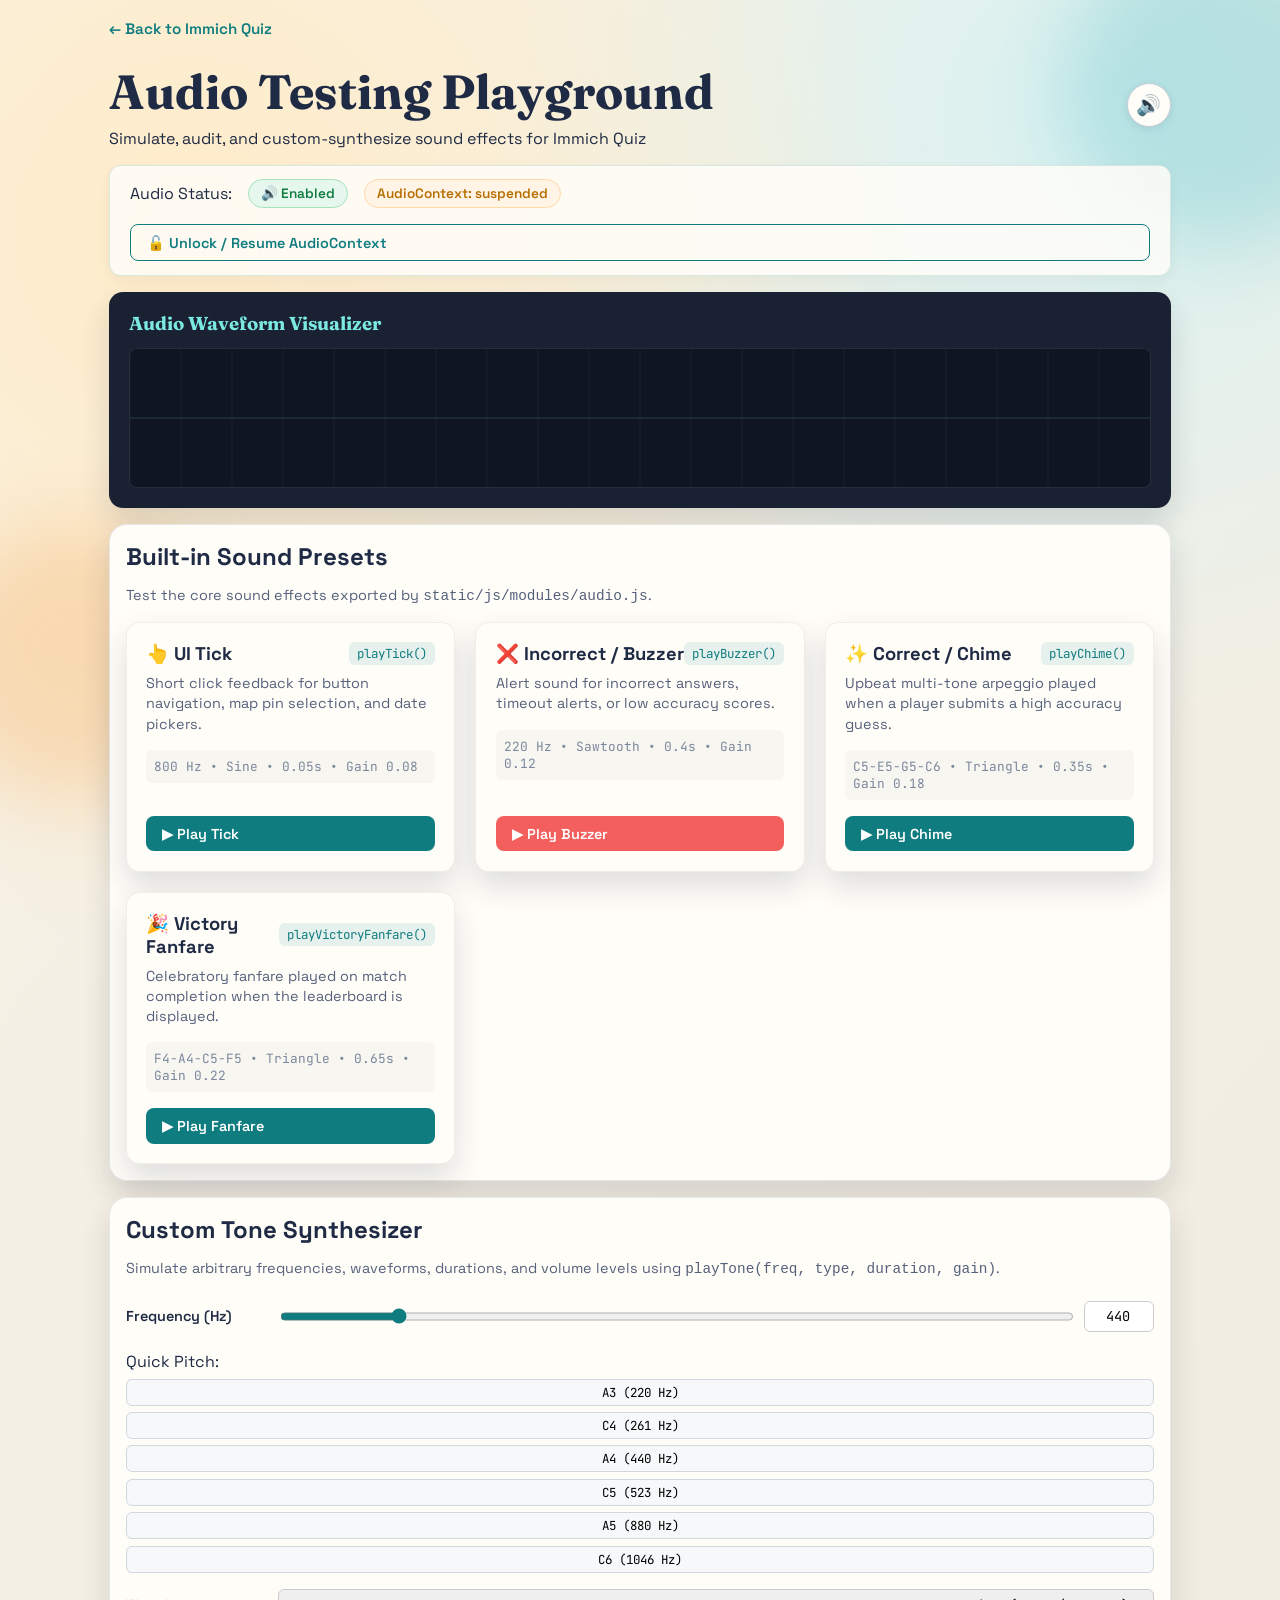
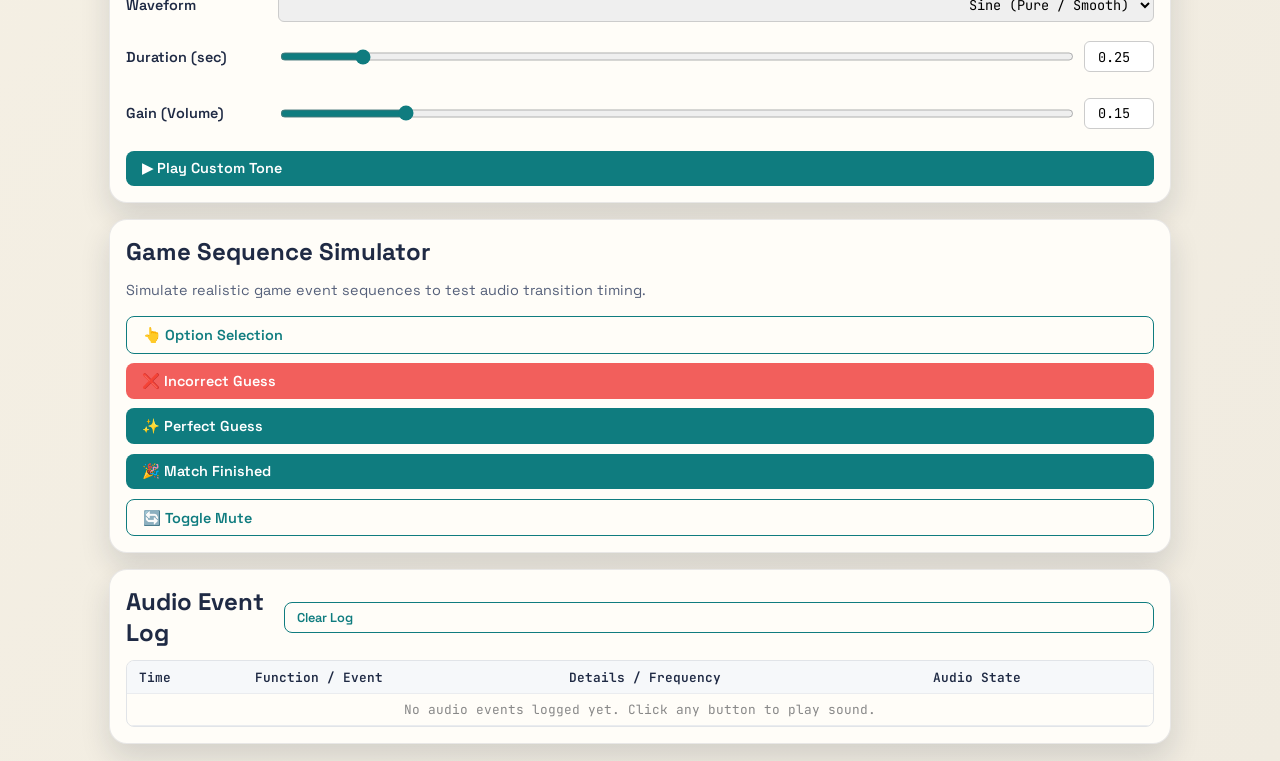
==== static/audio-playground.html @ 91ff2f75 "Add interactive playground to test sound effects" ====
<!DOCTYPE html>
<html lang="en">
<head>
  <meta charset="UTF-8" />
  <meta name="viewport" content="width=device-width, initial-scale=1.0" />
  <title>Audio Testing Playground — Immich Quiz</title>
  <link rel="preconnect" href="https://fonts.googleapis.com" />
  <link rel="preconnect" href="https://fonts.gstatic.com" crossorigin />
  <link
    href="https://fonts.googleapis.com/css2?family=Space+Grotesk:wght@400;500;700&family=Fraunces:opsz,wght@9..144,600&family=JetBrains+Mono:wght@400;500&display=swap"
    rel="stylesheet" />
  <link rel="icon" type="image/svg+xml" href="/static/favicon.svg" />
  <link rel="stylesheet" href="/static/css/style.css" />
  <style>
    .playground-grid {
      display: grid;
      grid-template-columns: repeat(auto-fit, minmax(320px, 1fr));
      gap: 1.25rem;
      margin-top: 1rem;
    }
    
    .status-bar {
      display: flex;
      align-items: center;
      justify-content: space-between;
      flex-wrap: wrap;
      gap: 1rem;
      background: rgba(255, 253, 248, 0.85);
      backdrop-filter: blur(8px);
      padding: 0.85rem 1.25rem;
      border-radius: 12px;
      border: 1px solid rgba(15, 124, 127, 0.15);
      box-shadow: 0 4px 12px rgba(0, 0, 0, 0.05);
    }
    
    .status-items {
      display: flex;
      align-items: center;
      gap: 1rem;
      flex-wrap: wrap;
    }
    
    .badge {
      display: inline-flex;
      align-items: center;
      gap: 0.4rem;
      padding: 0.3rem 0.75rem;
      border-radius: 20px;
      font-size: 0.85rem;
      font-weight: 600;
    }
    
    .badge-running {
      background: #e6f7ed;
      color: #107c41;
      border: 1px solid #a3e2bb;
    }
    
    .badge-suspended {
      background: #fff4e5;
      color: #b76e00;
      border: 1px solid #ffd8a8;
    }
    
    .badge-muted {
      background: #ffebe9;
      color: #c5221f;
      border: 1px solid #f8b4b1;
    }
    
    .preset-card {
      display: flex;
      flex-direction: column;
      justify-content: space-between;
      padding: 1.2rem;
      border-radius: 14px;
      background: var(--card);
      border: 1px solid rgba(0,0,0,0.06);
      box-shadow: var(--shadow);
      transition: transform 0.2s ease, box-shadow 0.2s ease;
    }
    
    .preset-card:hover {
      transform: translateY(-2px);
      box-shadow: 0 18px 36px rgba(23, 32, 58, 0.18);
    }
    
    .preset-header {
      display: flex;
      align-items: center;
      justify-content: space-between;
      margin-bottom: 0.5rem;
    }
    
    .preset-title {
      font-weight: 700;
      font-size: 1.15rem;
      margin: 0;
      color: var(--ink);
    }
    
    .preset-badge {
      font-family: "JetBrains Mono", monospace;
      font-size: 0.78rem;
      background: rgba(15, 124, 127, 0.1);
      color: var(--accent);
      padding: 0.2rem 0.5rem;
      border-radius: 6px;
    }
    
    .preset-desc {
      font-size: 0.9rem;
      color: #55607a;
      margin: 0.4rem 0 1rem 0;
      line-height: 1.4;
    }
    
    .preset-meta {
      font-family: "JetBrains Mono", monospace;
      font-size: 0.8rem;
      color: #7b879d;
      margin-bottom: 1rem;
      background: #f8f6f0;
      padding: 0.5rem;
      border-radius: 6px;
    }

    .synth-control-group {
      display: grid;
      grid-template-columns: 140px 1fr 70px;
      align-items: center;
      gap: 0.75rem;
      margin-bottom: 0.85rem;
    }
    
    .synth-control-group label {
      font-weight: 600;
      font-size: 0.9rem;
      margin: 0;
    }

    .synth-control-group input[type="range"] {
      width: 100%;
      accent-color: var(--accent);
      cursor: pointer;
    }

    .synth-control-group input[type="number"], .synth-control-group select {
      padding: 0.35rem 0.5rem;
      border-radius: 6px;
      border: 1px solid #ccc;
      font-family: "JetBrains Mono", monospace;
      font-size: 0.85rem;
      text-align: right;
    }

    .pitch-presets {
      display: flex;
      flex-wrap: wrap;
      gap: 0.4rem;
      margin-bottom: 1rem;
    }

    .pitch-btn {
      padding: 0.25rem 0.55rem;
      border-radius: 6px;
      border: 1px solid #d0d7de;
      background: #f6f8fa;
      font-family: "JetBrains Mono", monospace;
      font-size: 0.78rem;
      cursor: pointer;
      transition: background 0.15s ease;
    }

    .pitch-btn:hover {
      background: #e1e4e8;
      border-color: var(--accent);
      color: var(--accent);
    }

    .visualizer-card {
      background: #192132;
      color: #fff;
      border-radius: 14px;
      padding: 1.25rem;
      box-shadow: var(--shadow);
    }

    .visualizer-card h3 {
      margin-top: 0;
      margin-bottom: 0.8rem;
      font-family: "Fraunces", serif;
      color: #7ce8e2;
    }

    .visualizer-canvas {
      width: 100%;
      height: 140px;
      background: #0f1522;
      border-radius: 8px;
      display: block;
      border: 1px solid rgba(255,255,255,0.1);
    }

    .sim-buttons {
      display: flex;
      flex-wrap: wrap;
      gap: 0.6rem;
      margin-top: 0.5rem;
    }

    .btn-sim {
      padding: 0.55rem 1rem;
      border-radius: 8px;
      border: none;
      background: var(--accent);
      color: white;
      font-weight: 600;
      font-size: 0.9rem;
      cursor: pointer;
      display: inline-flex;
      align-items: center;
      gap: 0.4rem;
      transition: transform 0.15s ease, background 0.15s ease;
    }

    .btn-sim:hover {
      background: #0b5e60;
      transform: translateY(-1px);
    }

    .btn-sim-alt {
      background: var(--accent-2);
    }

    .btn-sim-alt:hover {
      background: #d44340;
    }

    .btn-sim-outline {
      background: transparent;
      border: 1px solid var(--accent);
      color: var(--accent);
    }

    .btn-sim-outline:hover {
      background: rgba(15, 124, 127, 0.08);
    }

    .log-table-wrap {
      max-height: 220px;
      overflow-y: auto;
      border: 1px solid #e1e4e8;
      border-radius: 8px;
      margin-top: 0.75rem;
    }

    .log-table {
      width: 100%;
      border-collapse: collapse;
      font-family: "JetBrains Mono", monospace;
      font-size: 0.8rem;
    }

    .log-table th, .log-table td {
      padding: 0.45rem 0.75rem;
      text-align: left;
      border-bottom: 1px solid #eaecef;
    }

    .log-table th {
      background: #f6f8fa;
      position: sticky;
      top: 0;
      font-weight: 600;
      color: var(--ink);
    }

    .log-table tr:nth-child(even) {
      background: #fafbfc;
    }

    .nav-back {
      display: inline-flex;
      align-items: center;
      gap: 0.4rem;
      color: var(--accent);
      text-decoration: none;
      font-weight: 600;
      font-size: 0.95rem;
      margin-bottom: 0.5rem;
    }

    .nav-back:hover {
      text-decoration: underline;
    }
  </style>
</head>
<body>
  <div class="bg-shape bg-1"></div>
  <div class="bg-shape bg-2"></div>

  <main class="app-shell">
    <a href="/" class="nav-back">← Back to Immich Quiz</a>
    
    <header class="app-header">
      <div class="header-main">
        <h1>Audio Testing Playground</h1>
        <p>Simulate, audit, and custom-synthesize sound effects for Immich Quiz</p>
      </div>
      <button type="button" id="audio-toggle-btn" class="audio-toggle-btn" title="Toggle Sound Effects" aria-label="Toggle Sound Effects">
        <span id="audio-icon">🔊</span>
      </button>
    </header>

    <!-- Audio Context & System Status Bar -->
    <div class="status-bar">
      <div class="status-items">
        <span>Audio Status:</span>
        <span id="audio-enabled-badge" class="badge badge-running">🔊 Enabled</span>
        <span id="audio-ctx-badge" class="badge badge-suspended">AudioContext: Suspended</span>
      </div>
      <button type="button" id="unlock-audio-btn" class="btn-sim btn-sim-outline">
        🔓 Unlock / Resume AudioContext
      </button>
    </div>

    <!-- Real-time Visualizer Canvas -->
    <section class="visualizer-card">
      <h3>Audio Waveform Visualizer</h3>
      <canvas id="visualizer-canvas" class="visualizer-canvas" width="800" height="140"></canvas>
    </section>

    <!-- Preset Sounds Grid -->
    <section class="card">
      <h2>Built-in Sound Presets</h2>
      <p class="preset-desc">Test the core sound effects exported by <code>static/js/modules/audio.js</code>.</p>

      <div class="playground-grid">
        <!-- Tick -->
        <div class="preset-card">
          <div>
            <div class="preset-header">
              <h3 class="preset-title">👆 UI Tick</h3>
              <span class="preset-badge">playTick()</span>
            </div>
            <p class="preset-desc">Short click feedback for button navigation, map pin selection, and date pickers.</p>
            <div class="preset-meta">800 Hz • Sine • 0.05s • Gain 0.08</div>
          </div>
          <button type="button" id="play-tick-btn" class="btn-sim">▶ Play Tick</button>
        </div>

        <!-- Buzzer -->
        <div class="preset-card">
          <div>
            <div class="preset-header">
              <h3 class="preset-title">❌ Incorrect / Buzzer</h3>
              <span class="preset-badge">playBuzzer()</span>
            </div>
            <p class="preset-desc">Alert sound for incorrect answers, timeout alerts, or low accuracy scores.</p>
            <div class="preset-meta">220 Hz • Sawtooth • 0.4s • Gain 0.12</div>
          </div>
          <button type="button" id="play-buzzer-btn" class="btn-sim btn-sim-alt">▶ Play Buzzer</button>
        </div>

        <!-- Chime -->
        <div class="preset-card">
          <div>
            <div class="preset-header">
              <h3 class="preset-title">✨ Correct / Chime</h3>
              <span class="preset-badge">playChime()</span>
            </div>
            <p class="preset-desc">Upbeat multi-tone arpeggio played when a player submits a high accuracy guess.</p>
            <div class="preset-meta">C5-E5-G5-C6 • Triangle • 0.35s • Gain 0.18</div>
          </div>
          <button type="button" id="play-chime-btn" class="btn-sim">▶ Play Chime</button>
        </div>

        <!-- Fanfare -->
        <div class="preset-card">
          <div>
            <div class="preset-header">
              <h3 class="preset-title">🎉 Victory Fanfare</h3>
              <span class="preset-badge">playVictoryFanfare()</span>
            </div>
            <p class="preset-desc">Celebratory fanfare played on match completion when the leaderboard is displayed.</p>
            <div class="preset-meta">F4-A4-C5-F5 • Triangle • 0.65s • Gain 0.22</div>
          </div>
          <button type="button" id="play-fanfare-btn" class="btn-sim">▶ Play Fanfare</button>
        </div>
      </div>
    </section>

    <!-- Custom Synthesizer Controls -->
    <section class="card">
      <h2>Custom Tone Synthesizer</h2>
      <p class="preset-desc">Simulate arbitrary frequencies, waveforms, durations, and volume levels using <code>playTone(freq, type, duration, gain)</code>.</p>

      <div class="synth-control-group">
        <label for="synth-freq">Frequency (Hz)</label>
        <input type="range" id="synth-freq" min="50" max="3000" step="5" value="440" />
        <input type="number" id="synth-freq-num" min="50" max="4000" value="440" />
      </div>

      <div class="pitch-presets">
        <span>Quick Pitch:</span>
        <button type="button" class="pitch-btn" data-freq="220">A3 (220 Hz)</button>
        <button type="button" class="pitch-btn" data-freq="261.63">C4 (261 Hz)</button>
        <button type="button" class="pitch-btn" data-freq="440">A4 (440 Hz)</button>
        <button type="button" class="pitch-btn" data-freq="523.25">C5 (523 Hz)</button>
        <button type="button" class="pitch-btn" data-freq="880">A5 (880 Hz)</button>
        <button type="button" class="pitch-btn" data-freq="1046.5">C6 (1046 Hz)</button>
      </div>

      <div class="synth-control-group">
        <label for="synth-type">Waveform</label>
        <select id="synth-type" style="grid-column: span 2;">
          <option value="sine" selected>Sine (Pure / Smooth)</option>
          <option value="triangle">Triangle (Soft / Flute-like)</option>
          <option value="square">Square (Retro 8-bit)</option>
          <option value="sawtooth">Sawtooth (Buzzer / Harsh)</option>
        </select>
      </div>

      <div class="synth-control-group">
        <label for="synth-duration">Duration (sec)</label>
        <input type="range" id="synth-duration" min="0.01" max="3.0" step="0.05" value="0.25" />
        <input type="number" id="synth-duration-num" min="0.01" max="5.0" step="0.05" value="0.25" />
      </div>

      <div class="synth-control-group">
        <label for="synth-gain">Gain (Volume)</label>
        <input type="range" id="synth-gain" min="0.01" max="1.0" step="0.01" value="0.15" />
        <input type="number" id="synth-gain-num" min="0.01" max="1.0" step="0.01" value="0.15" />
      </div>

      <div style="margin-top: 1rem;">
        <button type="button" id="play-custom-btn" class="btn-sim">▶ Play Custom Tone</button>
      </div>
    </section>

    <!-- Game Flow Simulator -->
    <section class="card">
      <h2>Game Sequence Simulator</h2>
      <p class="preset-desc">Simulate realistic game event sequences to test audio transition timing.</p>
      
      <div class="sim-buttons">
        <button type="button" id="sim-click" class="btn-sim btn-sim-outline">👆 Option Selection</button>
        <button type="button" id="sim-wrong" class="btn-sim btn-sim-alt">❌ Incorrect Guess</button>
        <button type="button" id="sim-correct" class="btn-sim">✨ Perfect Guess</button>
        <button type="button" id="sim-victory" class="btn-sim">🎉 Match Finished</button>
        <button type="button" id="sim-toggle" class="btn-sim btn-sim-outline">🔄 Toggle Mute</button>
      </div>
    </section>

    <!-- Audio Log Inspector -->
    <section class="card">
      <div style="display: flex; justify-content: space-between; align-items: center;">
        <h2 style="margin: 0;">Audio Event Log</h2>
        <button type="button" id="clear-log-btn" class="btn-sim btn-sim-outline" style="padding: 0.35rem 0.75rem; font-size: 0.8rem;">Clear Log</button>
      </div>

      <div class="log-table-wrap">
        <table class="log-table">
          <thead>
            <tr>
              <th>Time</th>
              <th>Function / Event</th>
              <th>Details / Frequency</th>
              <th>Audio State</th>
            </tr>
          </thead>
          <tbody id="log-body">
            <tr>
              <td colspan="4" style="text-align: center; color: #888;">No audio events logged yet. Click any button to play sound.</td>
            </tr>
          </tbody>
        </table>
      </div>
    </section>
  </main>

  <script type="module" src="/static/js/audio-playground.js"></script>
</body>
</html>
---- static/css/style.css ----
:root {
  --bg: #f4efe4;
  --ink: #1f2a44;
  --accent: #0f7c7f;
  --accent-2: #f25f5c;
  --card: #fffdf8;
  --shadow: 0 14px 30px rgba(23, 32, 58, 0.14);
  --round-guess-layout-columns: minmax(0, 67fr) minmax(0, 33fr);
  --quiz-image-max-height: 420px;
  --quiz-map-height: 400px;
}

* {
  box-sizing: border-box;
}

body {
  margin: 0;
  font-family: "Space Grotesk", sans-serif;
  color: var(--ink);
  background: radial-gradient(circle at 15% 10%, #ffecc9, transparent 30%),
    radial-gradient(circle at 86% 5%, #d9f2f2, transparent 25%),
    linear-gradient(130deg, #f7f2e6, #f0ebe0);
  min-height: 100vh;
}

.bg-shape {
  position: fixed;
  border-radius: 999px;
  filter: blur(40px);
  z-index: -1;
  opacity: 0.35;
}

.bg-1 {
  width: 280px;
  height: 280px;
  background: #f7b267;
  top: 58%;
  left: -5%;
}

.bg-2 {
  width: 320px;
  height: 320px;
  background: #6ac3c9;
  top: -8%;
  right: -8%;
}

.app-shell {
  max-width: 1100px;
  margin: 0 auto;
  padding: 1.2rem;
  display: grid;
  gap: 1rem;
  animation: slideIn 0.5s ease;
}

.app-header {
  display: flex;
  align-items: center;
  justify-content: space-between;
  gap: 1rem;
}

.header-main h1 {
  margin: 0;
  font-family: "Fraunces", serif;
  font-size: clamp(2rem, 5vw, 3rem);
}

.header-main p {
  margin-top: 0.4rem;
  margin-bottom: 0;
}

.audio-toggle-btn {
  width: 44px;
  height: 44px;
  padding: 0;
  border-radius: 50%;
  border: 1px solid #c7ccd8;
  background: var(--card);
  display: inline-flex;
  align-items: center;
  justify-content: center;
  line-height: 1;
  font-size: 1.25rem;
  box-shadow: 0 2px 8px rgba(0, 0, 0, 0.08);
  transition: transform 0.2s ease, background-color 0.2s ease;
  flex-shrink: 0;
  cursor: pointer;
}

.audio-toggle-btn span {
  display: inline-flex;
  align-items: center;
  justify-content: center;
  line-height: 1;
}

.audio-toggle-btn:hover {
  transform: scale(1.08);
  background: #f0ebe0;
}

.media-error-card {
  padding: 2rem 1rem;
  text-align: center;
}

.media-error-card p {
  margin-top: 0;
  color: #c0392b;
  font-weight: 700;
}

.media-error-card button {
  width: auto;
  margin-top: 0.5rem;
}


.card {
  background: var(--card);
  border: 1px solid rgba(31, 42, 68, 0.1);
  border-radius: 18px;
  box-shadow: var(--shadow);
  padding: 1rem;
}

.card h2 {
  margin-top: 0;
  margin-bottom: 0.8rem;
}

.hidden {
  display: none !important;
}

label {
  display: block;
  margin-bottom: 0.25rem;
  font-weight: 600;
}

input,
select,
button {
  width: 100%;
  font-size: 1rem;
  padding: 0.65rem;
  border-radius: 10px;
  border: 1px solid #c7ccd8;
  font-family: inherit;
}

button {
  cursor: pointer;
}

button:disabled {
  cursor: not-allowed;
  opacity: 0.45;
  filter: grayscale(0.85);
  box-shadow: none;
}

.btn-primary {
  background: linear-gradient(120deg, var(--accent), #0d9195);
  color: #fff;
  border: none;
  font-weight: 700;
}

.btn-primary:disabled {
  background: #c3cad8;
  color: #6b7488;
}

.btn-secondary {
  background: #fff;
  border: 1px solid #d0d7e8;
}

.btn-danger {
  background: #fff;
  border: 1px solid #e8b0ae;
  color: #c0392b;
  font-weight: 600;
}

.btn-danger:hover {
  background: #fdf0ef;
}

.game-actions {
  display: flex;
  gap: 0.6rem;
  margin-top: 0.8rem;
}

.game-actions button {
  flex: 1;
}

.btn-ghost {
  width: auto;
  background: #fff;
  border: 1px solid #d0d7e8;
  padding: 0.3rem 0.7rem;
  font-size: 0.85rem;
  font-weight: 600;
}

.field-head {
  display: flex;
  align-items: center;
  justify-content: space-between;
  gap: 0.5rem;
  margin-bottom: 0.25rem;
}

.field-head label {
  margin-bottom: 0;
}

.grid-2 {
  display: grid;
  grid-template-columns: repeat(2, 1fr);
  gap: 0.8rem;
}

.round-guess-layout {
  grid-template-columns: var(--round-guess-layout-columns);
  align-items: start;
  margin-top: 0.15rem;
}

.goals-row {
  margin: 0.6rem 0;
  display: flex;
  gap: 1rem;
}

.goals-row label {
  display: flex;
  align-items: center;
  gap: 0.5rem;
}

#setup-form {
  display: grid;
  gap: 0.75rem;
}

#game-card,
#summary-card,
#leaderboard-card {
  display: grid;
  gap: 0.85rem;
}

#quiz-image {
  width: 100%;
  max-height: var(--quiz-image-max-height);
  object-fit: contain;
  border-radius: 14px;
  border: 1px solid #d5dcec;
  background: #eef2fb;
}

.media-frame {
  position: relative;
  width: 100%;
  min-height: 260px;
  border-radius: 14px;
  border: 1px solid #d5dcec;
  background: #eef2fb;
  display: grid;
  place-items: center;
  overflow: hidden;
}

.media-placeholder {
  color: #64708f;
  font-weight: 600;
  padding: 2rem 1rem;
  text-align: center;
}

.media-frame:fullscreen {
  width: 100vw;
  height: 100vh;
  border: none;
  border-radius: 0;
  background: var(--card);
}

.media-frame:fullscreen #quiz-image {
  width: 100%;
  max-width: 100%;
  max-height: 100vh;
  border: none;
  border-radius: 0;
  background: transparent;
}

.map-shell {
  position: relative;
  width: 100%;
}

#guess-map,
#reveal-map {
  width: 100%;
  height: var(--quiz-map-height);
  border-radius: 12px;
  border: 1px solid #d6dbea;
}

.map-shell:fullscreen {
  width: 100vw;
  height: 100vh;
  background: var(--card);
  padding: 0;
}

.map-shell:fullscreen #guess-map,
.map-shell:fullscreen #reveal-map {
  height: 100%;
  border-radius: 0;
  border: none;
}

.map-fullscreen-btn {
  position: absolute;
  top: 10px;
  right: 10px;
  width: auto;
  z-index: 900;
  padding: 0.3rem 0.7rem;
  font-size: 0.85rem;
  font-weight: 600;
  background: #fff;
  color: inherit;
  border: 2px solid rgba(0, 0, 0, 0.2);
  border-radius: 6px;
  cursor: pointer;
  box-shadow: 0 1px 5px rgba(12, 18, 36, 0.4);
}

.map-fullscreen-btn:hover {
  background: #f4f4f4;
}

.date-guess-grid {
  grid-template-columns: 1fr;
  gap: 0.5rem;
}

#map-guess-wrap,
#date-guess-wrap {
  padding: 0.6rem;
  border: 1px solid #dde3f0;
  border-radius: 12px;
  background: #ffffff;
}

.timer-row {
  margin-top: 0.35rem;
  padding: 0.45rem 0.55rem;
  border: 1px solid #dde3f0;
  border-radius: 12px;
  background: #fbfcff;
}

.timer-head {
  display: flex;
  align-items: baseline;
  justify-content: space-between;
  font-weight: 700;
  margin-bottom: 0.2rem;
}

#timer-remaining {
  font-variant-numeric: tabular-nums;
}

.timer-track {
  width: 100%;
  height: 14px;
  border-radius: 999px;
  background: #e3e8f4;
  overflow: hidden;
  border: 1px solid #d6dbea;
}

.timer-fill {
  height: 100%;
  width: 100%;
  border-radius: 999px;
  background: linear-gradient(90deg, var(--accent), #4bb3b6);
  transition: width 0.25s linear, background 0.3s ease;
}

.timer-fill.is-warning {
  background: linear-gradient(90deg, #f7b267, #f79d65);
}

.timer-fill.is-critical {
  background: linear-gradient(90deg, var(--accent-2), #ff8a87);
}

.timer-track.is-idle {
  opacity: 0.45;
}

.timeout-notice {
  margin: 0.5rem 0 0;
  padding: 0.6rem 0.75rem;
  border-radius: 10px;
  background: rgba(242, 95, 92, 0.12);
  border: 1px solid rgba(242, 95, 92, 0.4);
  color: #a4302e;
  font-weight: 700;
}

.player-pin {
  background: transparent;
  border: none;
}

.player-pin span {
  display: grid;
  place-items: center;
  width: 28px;
  height: 28px;
  border-radius: 50% 50% 50% 4px;
  transform: rotate(-45deg);
  color: #fff;
  font-weight: 700;
  font-size: 0.85rem;
  border: 2px solid #fff;
  box-shadow: 0 3px 8px rgba(12, 18, 36, 0.35);
}

.player-pin span b {
  transform: rotate(45deg);
}

.reveal-actual {
  font-weight: 700;
  margin-bottom: 0.6rem;
}

.reveal-actual span {
  display: block;
  font-weight: 500;
  color: #4a5570;
}

.reveal-legend {
  display: flex;
  flex-wrap: wrap;
  gap: 0.5rem;
  margin-bottom: 0.7rem;
}

.legend-item {
  display: inline-flex;
  align-items: center;
  gap: 0.4rem;
  padding: 0.25rem 0.6rem;
  border-radius: 999px;
  background: #f1f4fb;
  border: 1px solid #dde3f0;
  font-size: 0.9rem;
  font-weight: 600;
}

.legend-badge {
  display: grid;
  place-items: center;
  width: 22px;
  height: 22px;
  border-radius: 50%;
  color: #fff;
  font-size: 0.75rem;
  font-weight: 700;
}

.player-cell {
  display: inline-flex;
  align-items: center;
  gap: 0.4rem;
  white-space: nowrap;
}

.timed-out-tag {
  display: inline-block;
  margin-left: 0.35rem;
  padding: 0.05rem 0.4rem;
  border-radius: 6px;
  background: rgba(242, 95, 92, 0.15);
  color: #a4302e;
  font-size: 0.72rem;
  font-weight: 700;
}

.summary-winner {
  font-family: "Fraunces", serif;
  font-size: 1.4rem;
  margin-bottom: 0.3rem;
}

.summary-meta {
  color: #4a5570;
  margin-bottom: 0.8rem;
  white-space: pre-line;
}

.table-scroll {
  width: 100%;
  overflow-x: auto;
  border: 1px solid #e0e5f2;
  border-radius: 12px;
  background: #fff;
}

.sort-arrow {
  margin-left: 0.35rem;
  font-size: 0.75rem;
  color: var(--accent);
}

tr.is-winner td {
  background: rgba(15, 124, 127, 0.08);
  font-weight: 700;
}

#reveal-table .group-head {
  text-align: center;
  font-size: 0.78rem;
  letter-spacing: 0.06em;
  text-transform: uppercase;
  color: #4a5570;
  border-bottom: 1px solid #e0e5f2;
}

#reveal-table .group-start {
  border-left: 2px solid #cfd6e6;
}

.overlay {
  position: fixed;
  inset: 0;
  background: #0c1224;
  display: grid;
  place-items: center;
  /* Must beat Leaflet's control layer (z-index 1000) so zoom buttons and the
     attribution never bleed through the pass-device screen. */
  z-index: 3000;
}

.overlay-content {
  width: min(90vw, 520px);
  background: #ffffff;
  border-radius: 16px;
  padding: 1rem;
  text-align: center;
}

.round-meta {
  font-weight: 700;
  margin-bottom: 0.7rem;
  white-space: pre-line;
}

.leaderboard-head {
  display: flex;
  align-items: center;
  justify-content: space-between;
}

.leaderboard-head button {
  width: auto;
}

table {
  width: 100%;
  border-collapse: collapse;
}

th,
td {
  text-align: left;
  padding: 0.6rem;
  border-bottom: 1px solid #e0e5f2;
}

#leaderboard-table th {
  cursor: pointer;
  white-space: nowrap;
}

@keyframes slideIn {
  from {
    opacity: 0;
    transform: translateY(8px);
  }
  to {
    opacity: 1;
    transform: translateY(0);
  }
}

@media (max-width: 760px) {
  .grid-2 {
    grid-template-columns: 1fr;
  }

  .round-guess-layout {
    grid-template-columns: 1fr;
  }

  #reveal-map {
    height: var(--quiz-map-height);
  }
}

/* Confetti overlay canvas */
.confetti-canvas {
  position: fixed;
  inset: 0;
  width: 100vw;
  height: 100vh;
  pointer-events: none;
  z-index: 2500;
}

/* Feature 3: Shiny Gold Table Highlights */
tr.is-perfect-row td {
  background: linear-gradient(120deg, rgba(255, 215, 0, 0.16), rgba(255, 180, 0, 0.08));
}

td.is-perfect-cell {
  background: linear-gradient(135deg, #fff9db 0%, #ffec99 100%) !important;
  color: #744210 !important;
  font-weight: 800 !important;
  position: relative;
  box-shadow: inset 0 0 0 2px #f59f00, 0 0 12px rgba(245, 159, 0, 0.4) !important;
  animation: goldShimmer 2.2s ease-in-out infinite alternate;
}

.perfect-badge {
  display: inline-flex;
  align-items: center;
  gap: 0.2rem;
  margin-left: 0.4rem;
  padding: 0.1rem 0.45rem;
  border-radius: 999px;
  background: linear-gradient(135deg, #ffd700, #ff9200);
  color: #3d2000;
  font-size: 0.72rem;
  font-weight: 800;
  letter-spacing: 0.04em;
  box-shadow: 0 2px 6px rgba(217, 119, 6, 0.4), inset 0 1px 0 rgba(255, 255, 255, 0.6);
  animation: badgePulse 1.4s infinite ease-in-out alternate;
  white-space: nowrap;
}

@keyframes goldShimmer {
  0% {
    box-shadow: inset 0 0 0 2px #f59f00, 0 0 8px rgba(245, 159, 0, 0.3);
  }
  100% {
    box-shadow: inset 0 0 0 2px #ffd700, 0 0 20px rgba(255, 215, 0, 0.7);
  }
}

@keyframes badgePulse {
  0% {
    transform: scale(1);
  }
  100% {
    transform: scale(1.08);
  }
}
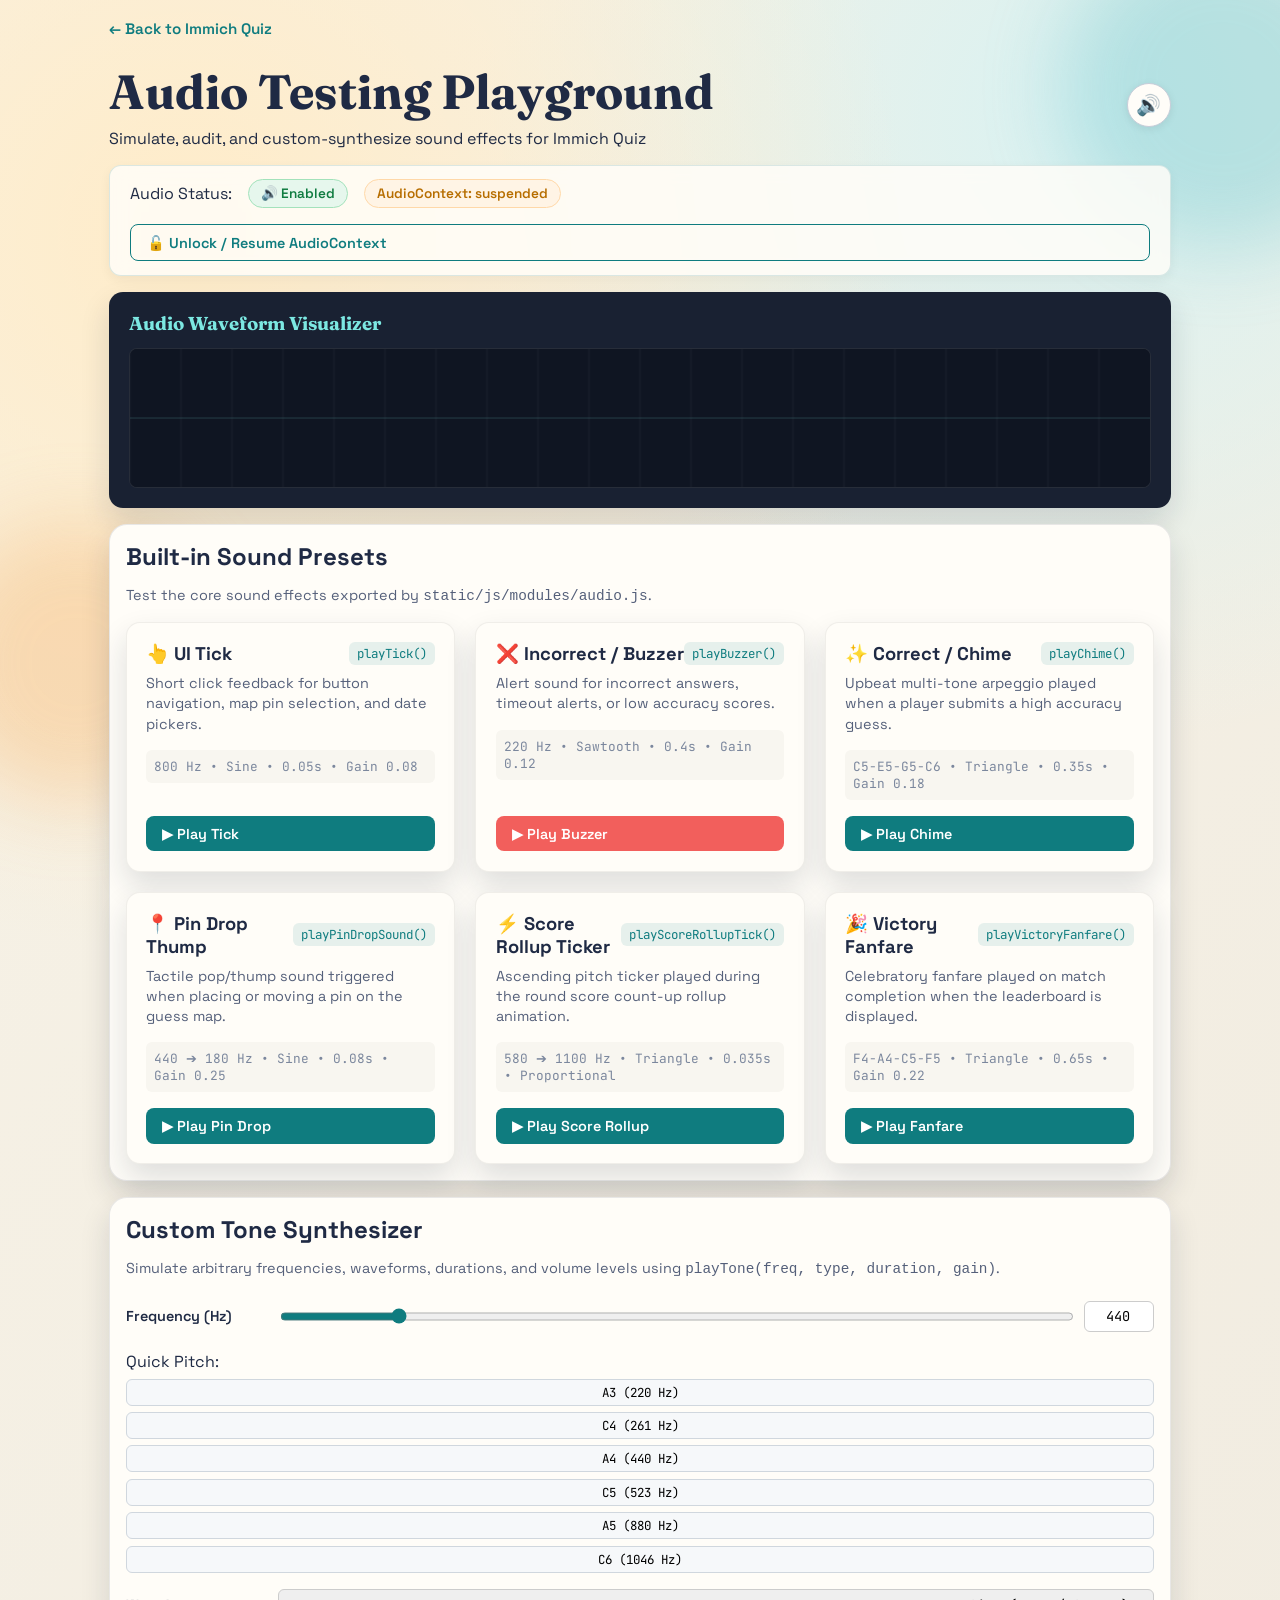
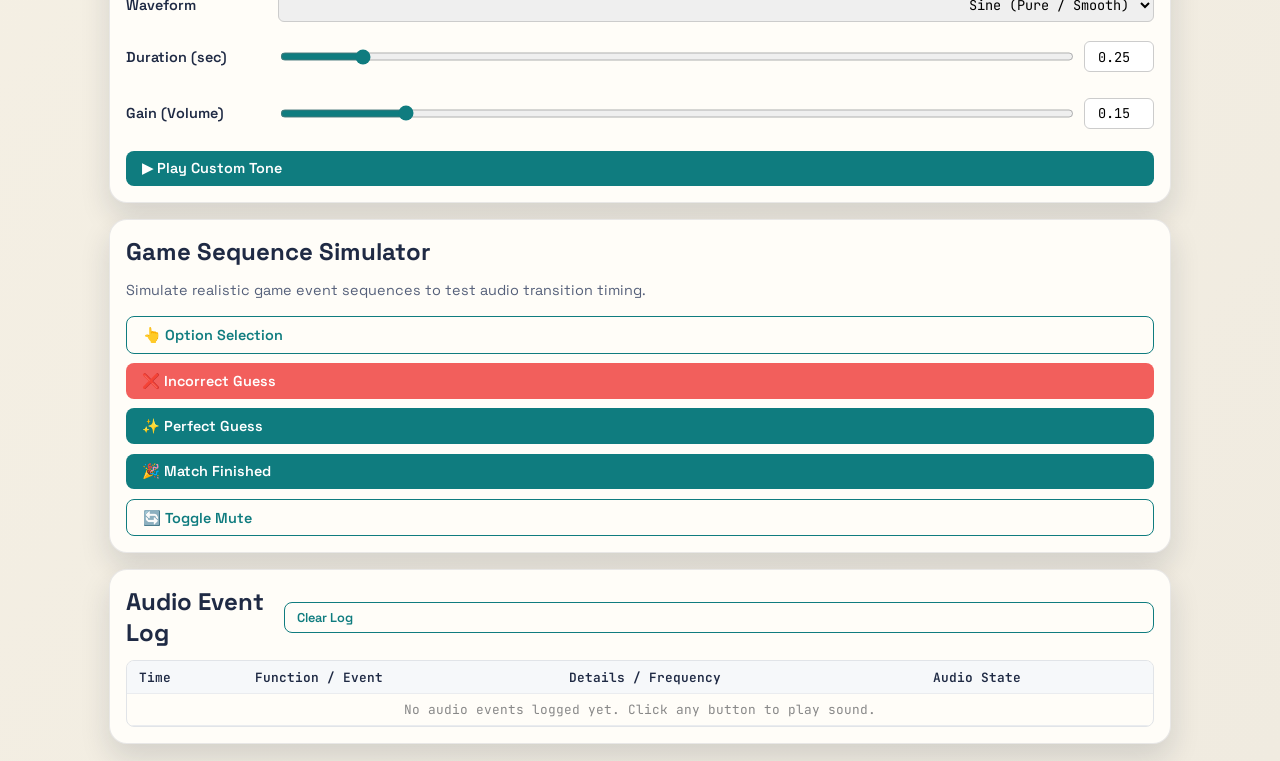
==== commit 76869faa: "more" ====
--- a/static/audio-playground.html
+++ b/static/audio-playground.html
@@ -376,6 +376,32 @@
           <button type="button" id="play-chime-btn" class="btn-sim">▶ Play Chime</button>
         </div>
 
+        <!-- Pin Drop -->
+        <div class="preset-card">
+          <div>
+            <div class="preset-header">
+              <h3 class="preset-title">📍 Pin Drop Thump</h3>
+              <span class="preset-badge">playPinDropSound()</span>
+            </div>
+            <p class="preset-desc">Tactile pop/thump sound triggered when placing or moving a pin on the guess map.</p>
+            <div class="preset-meta">440 ➔ 180 Hz • Sine • 0.08s • Gain 0.25</div>
+          </div>
+          <button type="button" id="play-pin-btn" class="btn-sim">▶ Play Pin Drop</button>
+        </div>
+
+        <!-- Score Rollup -->
+        <div class="preset-card">
+          <div>
+            <div class="preset-header">
+              <h3 class="preset-title">⚡ Score Rollup Ticker</h3>
+              <span class="preset-badge">playScoreRollupTick()</span>
+            </div>
+            <p class="preset-desc">Ascending pitch ticker played during the round score count-up rollup animation.</p>
+            <div class="preset-meta">580 ➔ 1100 Hz • Triangle • 0.035s • Proportional</div>
+          </div>
+          <button type="button" id="play-rollup-btn" class="btn-sim">▶ Play Score Rollup</button>
+        </div>
+
         <!-- Fanfare -->
         <div class="preset-card">
           <div>
--- a/static/css/style.css
+++ b/static/css/style.css
@@ -250,7 +250,8 @@
   gap: 0.5rem;
 }
 
-#setup-form {
+#setup-form,
+#reveal-ui {
   display: grid;
   gap: 0.75rem;
 }
@@ -517,7 +518,7 @@
 
 .summary-meta {
   color: #4a5570;
-  margin-bottom: 0.8rem;
+  margin-bottom: 0.6rem;
   white-space: pre-line;
 }
 
@@ -688,3 +689,629 @@
     transform: scale(1.08);
   }
 }
+
+/* ─── Feature 1: Perfect Score Counter Badge ─── */
+
+.perfect-count-badge {
+  display: inline-flex;
+  align-items: center;
+  gap: 0.15rem;
+  margin-left: 0.35rem;
+  padding: 0.1rem 0.45rem;
+  border-radius: 999px;
+  background: linear-gradient(135deg, #ff6b35, #f7b267);
+  color: #3d1800;
+  font-size: 0.75rem;
+  font-weight: 800;
+  letter-spacing: 0.03em;
+  box-shadow: 0 2px 6px rgba(255, 107, 53, 0.35);
+  white-space: nowrap;
+}
+
+/* ─── Feature 2: Floating Score Popup ─── */
+
+.score-popup {
+  position: fixed;
+  z-index: 4000;
+  pointer-events: none;
+  font-family: "Fraunces", serif;
+  font-size: 1.6rem;
+  font-weight: 700;
+  color: var(--accent);
+  text-shadow: 0 2px 8px rgba(15, 124, 127, 0.35);
+  transform: translateX(-50%);
+  animation: floatUp 1.5s ease-out forwards;
+}
+
+@keyframes floatUp {
+  0% {
+    opacity: 1;
+    transform: translateX(-50%) translateY(0) scale(1);
+  }
+  50% {
+    opacity: 1;
+    transform: translateX(-50%) translateY(-40px) scale(1.15);
+  }
+  100% {
+    opacity: 0;
+    transform: translateX(-50%) translateY(-70px) scale(0.9);
+  }
+}
+
+/* ─── Feature 3: Winner Podium ─── */
+
+.podium {
+  display: flex;
+  align-items: flex-end;
+  justify-content: center;
+  gap: 0.5rem;
+  margin-bottom: 1rem;
+  padding: 0.5rem 0;
+}
+
+.podium-step {
+  display: flex;
+  flex-direction: column;
+  align-items: center;
+  gap: 0.3rem;
+  border-radius: 14px 14px 6px 6px;
+  padding: 1rem 1.2rem 0.8rem;
+  min-width: 100px;
+  text-align: center;
+  animation: podiumRise 0.6s ease-out backwards;
+}
+
+.podium-step:nth-child(1) {
+  order: 2;
+  background: linear-gradient(165deg, #fff9db 0%, #ffec99 60%, #ffd700 100%);
+  border: 2px solid #f59f00;
+  min-height: 160px;
+  box-shadow: 0 6px 24px rgba(245, 159, 0, 0.3);
+  animation-delay: 0.15s;
+}
+
+.podium-step:nth-child(2) {
+  order: 1;
+  background: linear-gradient(165deg, #f0f4ff 0%, #d5dfef 100%);
+  border: 2px solid #b0bec5;
+  min-height: 120px;
+  box-shadow: 0 4px 16px rgba(0, 0, 0, 0.1);
+  animation-delay: 0.35s;
+}
+
+.podium-step:nth-child(3) {
+  order: 3;
+  background: linear-gradient(165deg, #fff5ee 0%, #f4c5a0 100%);
+  border: 2px solid #d4956b;
+  min-height: 90px;
+  box-shadow: 0 4px 14px rgba(180, 120, 70, 0.18);
+  animation-delay: 0.55s;
+}
+
+.podium-medal {
+  font-size: 2rem;
+  line-height: 1;
+  animation: medalBounce 0.5s ease-out backwards;
+  animation-delay: 0.7s;
+}
+
+.podium-name {
+  font-weight: 700;
+  font-size: 1rem;
+  color: var(--ink);
+}
+
+.podium-score {
+  font-size: 0.85rem;
+  font-weight: 600;
+  color: #4a5570;
+}
+
+.podium-accuracy {
+  font-size: 0.78rem;
+  color: #6b7488;
+}
+
+@keyframes podiumRise {
+  from {
+    opacity: 0;
+    transform: translateY(30px) scaleY(0.6);
+  }
+  to {
+    opacity: 1;
+    transform: translateY(0) scaleY(1);
+  }
+}
+
+@keyframes medalBounce {
+  0% {
+    opacity: 0;
+    transform: scale(0) rotate(-20deg);
+  }
+  60% {
+    transform: scale(1.3) rotate(5deg);
+  }
+  100% {
+    opacity: 1;
+    transform: scale(1) rotate(0deg);
+  }
+}
+
+/* ─── Feature 4: Fun Performance Awards ─── */
+
+.awards-row {
+  display: flex;
+  flex-wrap: wrap;
+  gap: 0.6rem;
+  justify-content: center;
+  margin-bottom: 1rem;
+}
+
+.award-card {
+  display: flex;
+  flex-direction: column;
+  align-items: center;
+  gap: 0.2rem;
+  padding: 0.6rem 1rem;
+  border-radius: 14px;
+  background: linear-gradient(135deg, #f9fafb, #f1f4fb);
+  border: 1px solid #dde3f0;
+  box-shadow: 0 3px 10px rgba(23, 32, 58, 0.08);
+  min-width: 130px;
+  text-align: center;
+  animation: awardSlideIn 0.5s ease-out backwards;
+}
+
+.award-card:nth-child(1) { animation-delay: 0.1s; }
+.award-card:nth-child(2) { animation-delay: 0.25s; }
+.award-card:nth-child(3) { animation-delay: 0.4s; }
+.award-card:nth-child(4) { animation-delay: 0.55s; }
+
+.award-emoji {
+  font-size: 1.5rem;
+  line-height: 1;
+}
+
+.award-title {
+  font-weight: 700;
+  font-size: 0.82rem;
+  color: var(--ink);
+}
+
+.award-player {
+  font-weight: 600;
+  font-size: 0.85rem;
+  color: var(--accent);
+}
+
+.award-desc {
+  font-size: 0.72rem;
+  color: #6b7488;
+}
+
+@keyframes awardSlideIn {
+  from {
+    opacity: 0;
+    transform: translateY(15px) scale(0.92);
+  }
+  to {
+    opacity: 1;
+    transform: translateY(0) scale(1);
+  }
+}
+
+/* ─── Feature 5: Animated Map Pin Drops & Expanding Lines ─── */
+
+.player-pin-pop span {
+  animation: pinPop 0.45s cubic-bezier(0.34, 1.56, 0.64, 1) forwards;
+}
+
+@keyframes pinPop {
+  0% {
+    opacity: 0;
+    transform: rotate(-45deg) scale(0.1);
+  }
+  70% {
+    transform: rotate(-45deg) scale(1.2);
+  }
+  100% {
+    opacity: 1;
+    transform: rotate(-45deg) scale(1);
+  }
+}
+
+
+/* ─── Feature 6: Pulsing Low-Time Warning ─── */
+
+.timer-row.is-pulsing {
+  background: rgba(242, 95, 92, 0.12) !important;
+  border-color: #f25f5c !important;
+  box-shadow: 0 0 16px rgba(242, 95, 92, 0.4) !important;
+  animation: timerPulse 0.5s ease-in-out infinite alternate !important;
+}
+
+#timer-remaining.is-critical-text {
+  color: #c0392b !important;
+  display: inline-block;
+  font-size: 1.15em;
+  animation: textPulse 0.5s ease-in-out infinite alternate;
+}
+
+.timer-fill.is-critical {
+  background: linear-gradient(90deg, #e03131, #f25f5c) !important;
+  animation: timerFillPulse 0.5s ease-in-out infinite alternate !important;
+}
+
+@keyframes timerPulse {
+  0% {
+    box-shadow: 0 0 4px rgba(242, 95, 92, 0.2);
+    border-color: rgba(242, 95, 92, 0.4);
+    transform: scale(1);
+  }
+  100% {
+    box-shadow: 0 0 20px rgba(242, 95, 92, 0.6);
+    border-color: #e03131;
+    transform: scale(1.015);
+  }
+}
+
+@keyframes textPulse {
+  0% {
+    transform: scale(1);
+  }
+  100% {
+    transform: scale(1.2);
+  }
+}
+
+@keyframes timerFillPulse {
+  0% {
+    opacity: 0.75;
+  }
+  100% {
+    opacity: 1;
+  }
+}
+
+/* ─── Feature 7: Fullscreen Timer Overlay ─── */
+
+.fullscreen-timer {
+  display: none;
+  position: absolute;
+  bottom: 0;
+  left: 0;
+  right: 0;
+  z-index: 1100;
+  padding: 0.5rem 0.8rem;
+  background: linear-gradient(to top, rgba(255, 255, 255, 0.92), rgba(255, 255, 255, 0.75));
+  backdrop-filter: blur(6px);
+  border-top: 1px solid rgba(0, 0, 0, 0.1);
+}
+
+:fullscreen .fullscreen-timer {
+  display: block;
+}
+
+.fullscreen-timer .fs-timer-head {
+  display: flex;
+  align-items: baseline;
+  justify-content: space-between;
+  font-weight: 700;
+  font-size: 0.9rem;
+  margin-bottom: 0.2rem;
+}
+
+.fullscreen-timer .fs-timer-remaining {
+  font-variant-numeric: tabular-nums;
+}
+
+.fullscreen-timer .fs-timer-track {
+  width: 100%;
+  height: 12px;
+  border-radius: 999px;
+  background: #e3e8f4;
+  overflow: hidden;
+  border: 1px solid #d6dbea;
+}
+
+.fullscreen-timer .fs-timer-fill {
+  height: 100%;
+  width: 100%;
+  border-radius: 999px;
+  background: linear-gradient(90deg, var(--accent), #4bb3b6);
+  transition: width 0.25s linear, background 0.3s ease;
+}
+
+.fullscreen-timer .fs-timer-fill.is-warning {
+  background: linear-gradient(90deg, #f7b267, #f79d65);
+}
+
+.fullscreen-timer .fs-timer-fill.is-critical {
+  background: linear-gradient(90deg, var(--accent-2), #ff8a87);
+  animation: timerFillPulse 0.6s ease-in-out infinite alternate;
+}
+
+@media (max-width: 760px) {
+  .podium-step {
+    min-width: 80px;
+    padding: 0.7rem 0.8rem 0.6rem;
+  }
+
+  .podium-medal {
+    font-size: 1.6rem;
+  }
+
+  .award-card {
+    min-width: 110px;
+    padding: 0.5rem 0.7rem;
+  }
+}
+
+/* ---------------------------------- Leaflet Layer Control & Map Shell */
+.map-shell {
+  position: relative;
+  width: 100%;
+}
+
+.map-fullscreen-btn {
+  position: absolute;
+  top: 10px;
+  right: 10px;
+  z-index: 1000;
+  background: #ffffff;
+  border: 1px solid #c7ccd8;
+  border-radius: 8px;
+  padding: 6px 12px;
+  font-family: inherit;
+  font-size: 0.82rem;
+  font-weight: 600;
+  color: var(--ink);
+  cursor: pointer;
+  box-shadow: 0 2px 8px rgba(0, 0, 0, 0.15);
+  transition: background 0.2s ease;
+}
+
+.map-fullscreen-btn:hover {
+  background: #f4f6fa;
+}
+
+.map-shell .leaflet-top.leaflet-right {
+  margin-top: 46px;
+}
+
+.leaflet-control-layers {
+  border-radius: 8px !important;
+  box-shadow: 0 4px 12px rgba(0, 0, 0, 0.15) !important;
+  font-family: inherit !important;
+  font-size: 0.85rem !important;
+  border: 1px solid #c7ccd8 !important;
+}
+
+#journey-map {
+  width: 100%;
+  height: var(--quiz-map-height);
+  border-radius: 12px;
+}
+
+/* Fullscreen mode map sizing */
+.map-shell:fullscreen,
+.map-shell:-webkit-full-screen {
+  width: 100vw !important;
+  height: 100vh !important;
+  padding: 0 !important;
+  margin: 0 !important;
+  background: var(--bg) !important;
+  display: flex !important;
+  flex-direction: column !important;
+}
+
+.map-shell:fullscreen #guess-map,
+.map-shell:fullscreen #reveal-map,
+.map-shell:fullscreen #journey-map,
+.map-shell:-webkit-full-screen #guess-map,
+.map-shell:-webkit-full-screen #reveal-map,
+.map-shell:-webkit-full-screen #journey-map {
+  width: 100vw !important;
+  height: 100vh !important;
+  max-height: none !important;
+  flex: 1 !important;
+  border-radius: 0 !important;
+}
+
+/* ---------------------------------- Summary Actions & Share */
+.summary-actions {
+  display: flex;
+  gap: 1rem;
+  align-items: center;
+  justify-content: center;
+  flex-wrap: wrap;
+  margin-top: 1.5rem;
+}
+
+.share-toast {
+  position: fixed;
+  bottom: 2rem;
+  left: 50%;
+  transform: translateX(-50%) translateY(20px);
+  background: var(--ink);
+  color: #fff;
+  padding: 0.75rem 1.5rem;
+  border-radius: 999px;
+  box-shadow: 0 8px 24px rgba(0, 0, 0, 0.25);
+  font-weight: 500;
+  opacity: 0;
+  pointer-events: none;
+  transition: transform 0.3s ease, opacity 0.3s ease;
+  z-index: 10000;
+}
+
+.share-toast.show {
+  opacity: 1;
+  transform: translateX(-50%) translateY(0);
+}
+
+/* ---------------------------------- Polaroid Memory Cards */
+.polaroids-section {
+  margin-top: 1.5rem;
+}
+
+.polaroid-grid {
+  display: grid;
+  grid-template-columns: repeat(auto-fill, minmax(220px, 1fr));
+  gap: 1.5rem;
+  padding: 1rem 0.5rem;
+}
+
+.polaroid-card {
+  background: #ffffff;
+  border-radius: 4px;
+  padding: 12px 12px 16px 12px;
+  box-shadow: 0 6px 18px rgba(0, 0, 0, 0.12), 0 1px 3px rgba(0, 0, 0, 0.08);
+  transition: transform 0.25s ease, box-shadow 0.25s ease;
+  cursor: pointer;
+  display: flex;
+  flex-direction: column;
+  position: relative;
+}
+
+.polaroid-card:nth-child(odd) {
+  transform: rotate(-1.5deg);
+}
+
+.polaroid-card:nth-child(even) {
+  transform: rotate(1.5deg);
+}
+
+.polaroid-card:hover {
+  transform: rotate(0deg) scale(1.03);
+  box-shadow: 0 12px 28px rgba(0, 0, 0, 0.2);
+  z-index: 10;
+}
+
+.polaroid-img-wrap {
+  width: 100%;
+  height: 170px;
+  background: #ece8df;
+  border-radius: 2px;
+  overflow: hidden;
+  display: flex;
+  align-items: center;
+  justify-content: center;
+}
+
+.polaroid-img {
+  width: 100%;
+  height: 100%;
+  object-fit: cover;
+}
+
+.polaroid-caption {
+  margin-top: 12px;
+  display: flex;
+  flex-direction: column;
+  gap: 4px;
+}
+
+.polaroid-round-badge {
+  font-size: 0.75rem;
+  font-weight: 700;
+  color: var(--accent);
+  text-transform: uppercase;
+  letter-spacing: 0.05em;
+}
+
+.polaroid-location {
+  font-size: 0.85rem;
+  font-weight: 500;
+  color: var(--ink);
+  white-space: nowrap;
+  overflow: hidden;
+  text-overflow: ellipsis;
+}
+
+.polaroid-date {
+  font-size: 0.78rem;
+  color: #667085;
+}
+
+/* ---------------------------------- Floating Score Popups */
+.floating-score-pop {
+  position: absolute;
+  z-index: 5000;
+  pointer-events: none;
+  font-family: "Space Grotesk", sans-serif;
+  font-weight: 800;
+  font-size: 1.15rem;
+  padding: 0.3rem 0.8rem;
+  border-radius: 999px;
+  background: rgba(15, 23, 42, 0.92);
+  color: #ffffff;
+  box-shadow: 0 8px 24px rgba(0, 0, 0, 0.3);
+  transform: translate(-50%, -100%);
+  animation: floatScoreUp 1.6s cubic-bezier(0.18, 0.89, 0.32, 1.28) forwards;
+  white-space: nowrap;
+}
+
+.floating-score-pop.pop-variant-bullseye {
+  background: linear-gradient(135deg, #f59f00, #ff6b00);
+  color: #ffffff;
+  font-size: 1.3rem;
+  box-shadow: 0 8px 25px rgba(245, 159, 0, 0.5);
+}
+
+.floating-score-pop.pop-variant-perfect {
+  background: linear-gradient(135deg, #10b981, #047857);
+  color: #ffffff;
+}
+
+.floating-score-pop.pop-variant-good {
+  background: linear-gradient(135deg, #3b82f6, #1d4ed8);
+  color: #ffffff;
+}
+
+@keyframes floatScoreUp {
+  0% {
+    opacity: 0;
+    transform: translate(-50%, 0) scale(0.6);
+  }
+  20% {
+    opacity: 1;
+    transform: translate(-50%, -20px) scale(1.15);
+  }
+  80% {
+    opacity: 1;
+    transform: translate(-50%, -50px) scale(1);
+  }
+  100% {
+    opacity: 0;
+    transform: translate(-50%, -75px) scale(0.85);
+  }
+}
+
+/* ---------------------------------- Timer Tension Pulse */
+.media-frame.timer-tension {
+  box-shadow: 0 0 0 4px #ef4444, 0 0 20px rgba(239, 68, 68, 0.6) !important;
+  animation: tensionPulse 0.6s infinite alternate ease-in-out;
+}
+
+@keyframes tensionPulse {
+  0% {
+    box-shadow: 0 0 0 3px #ef4444, 0 0 12px rgba(239, 68, 68, 0.4);
+  }
+  100% {
+    box-shadow: 0 0 0 6px #dc2626, 0 0 28px rgba(220, 38, 38, 0.85);
+  }
+}
+
+.score-rollup {
+  display: inline-block;
+  transition: transform 0.15s ease, color 0.15s ease;
+}
+
+.score-rollup.is-rolling {
+  color: #2563eb;
+  transform: scale(1.18);
+  font-weight: 800;
+}
+
+
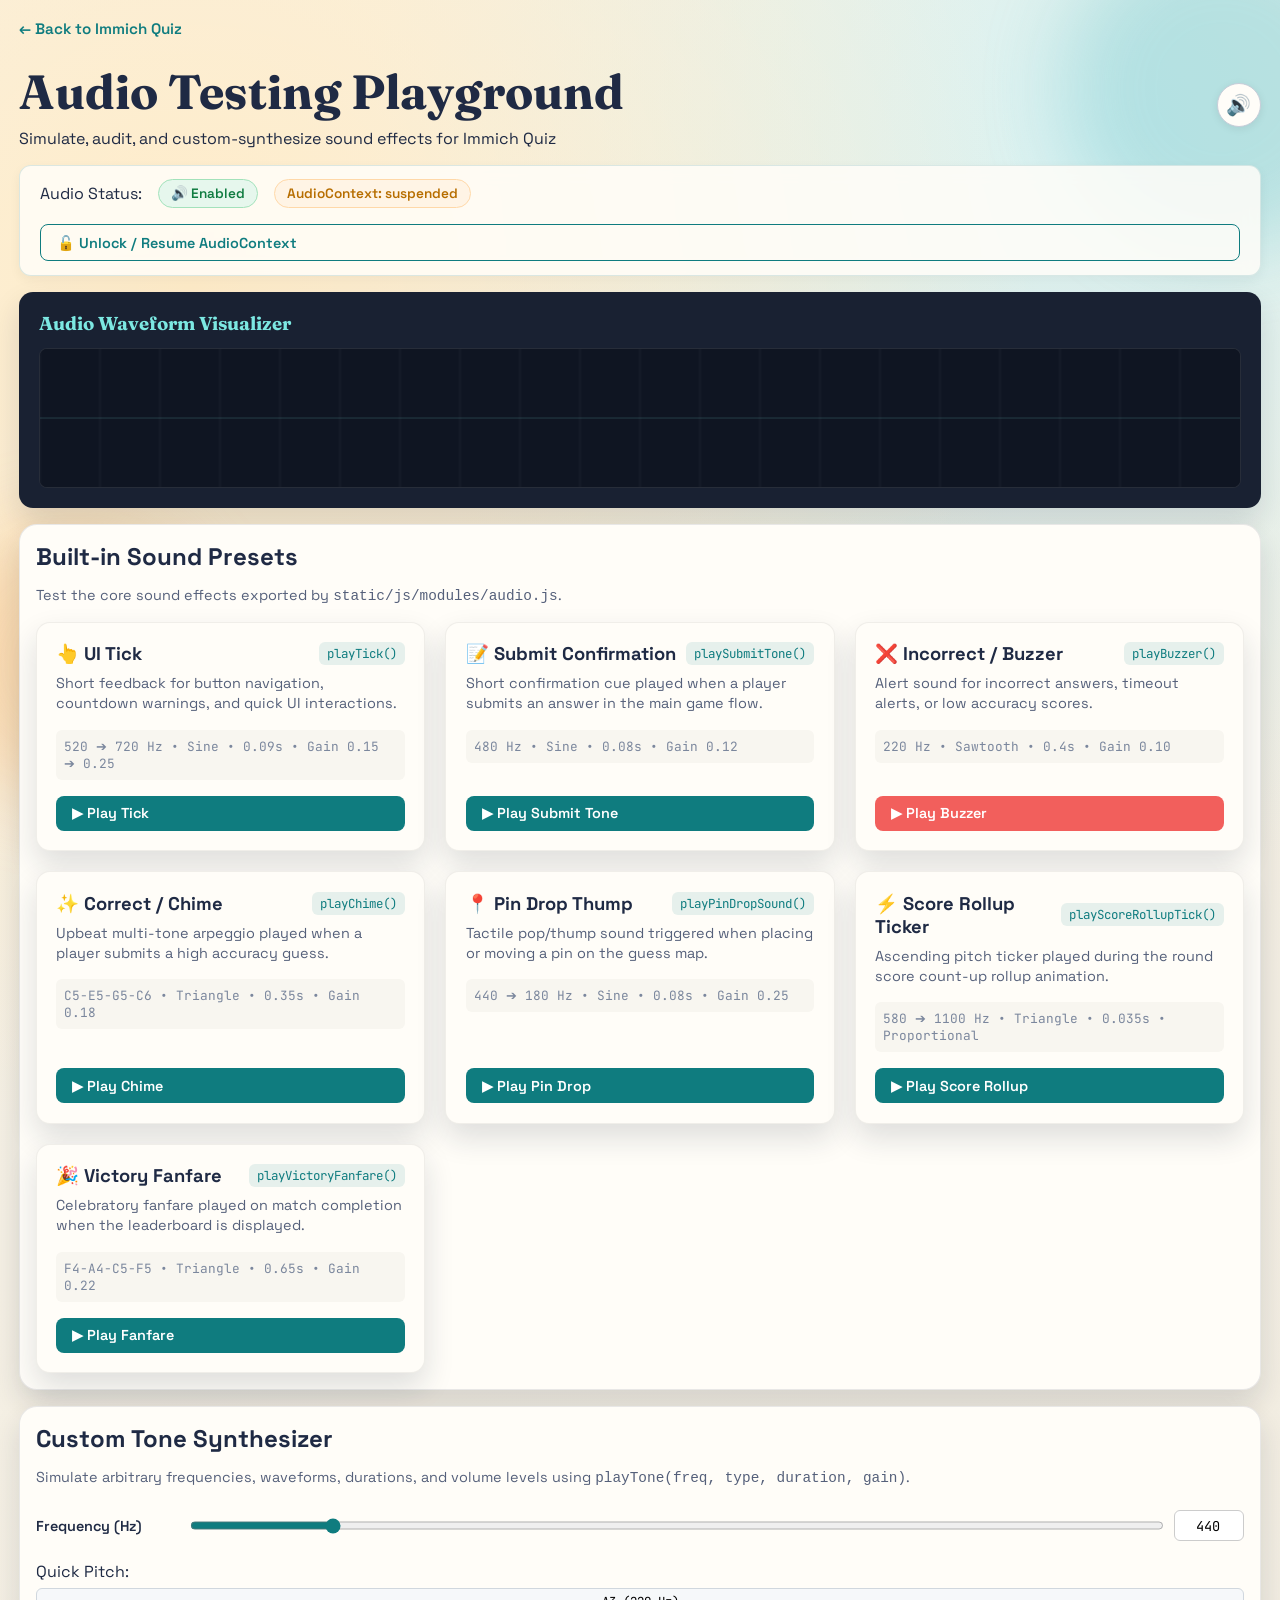
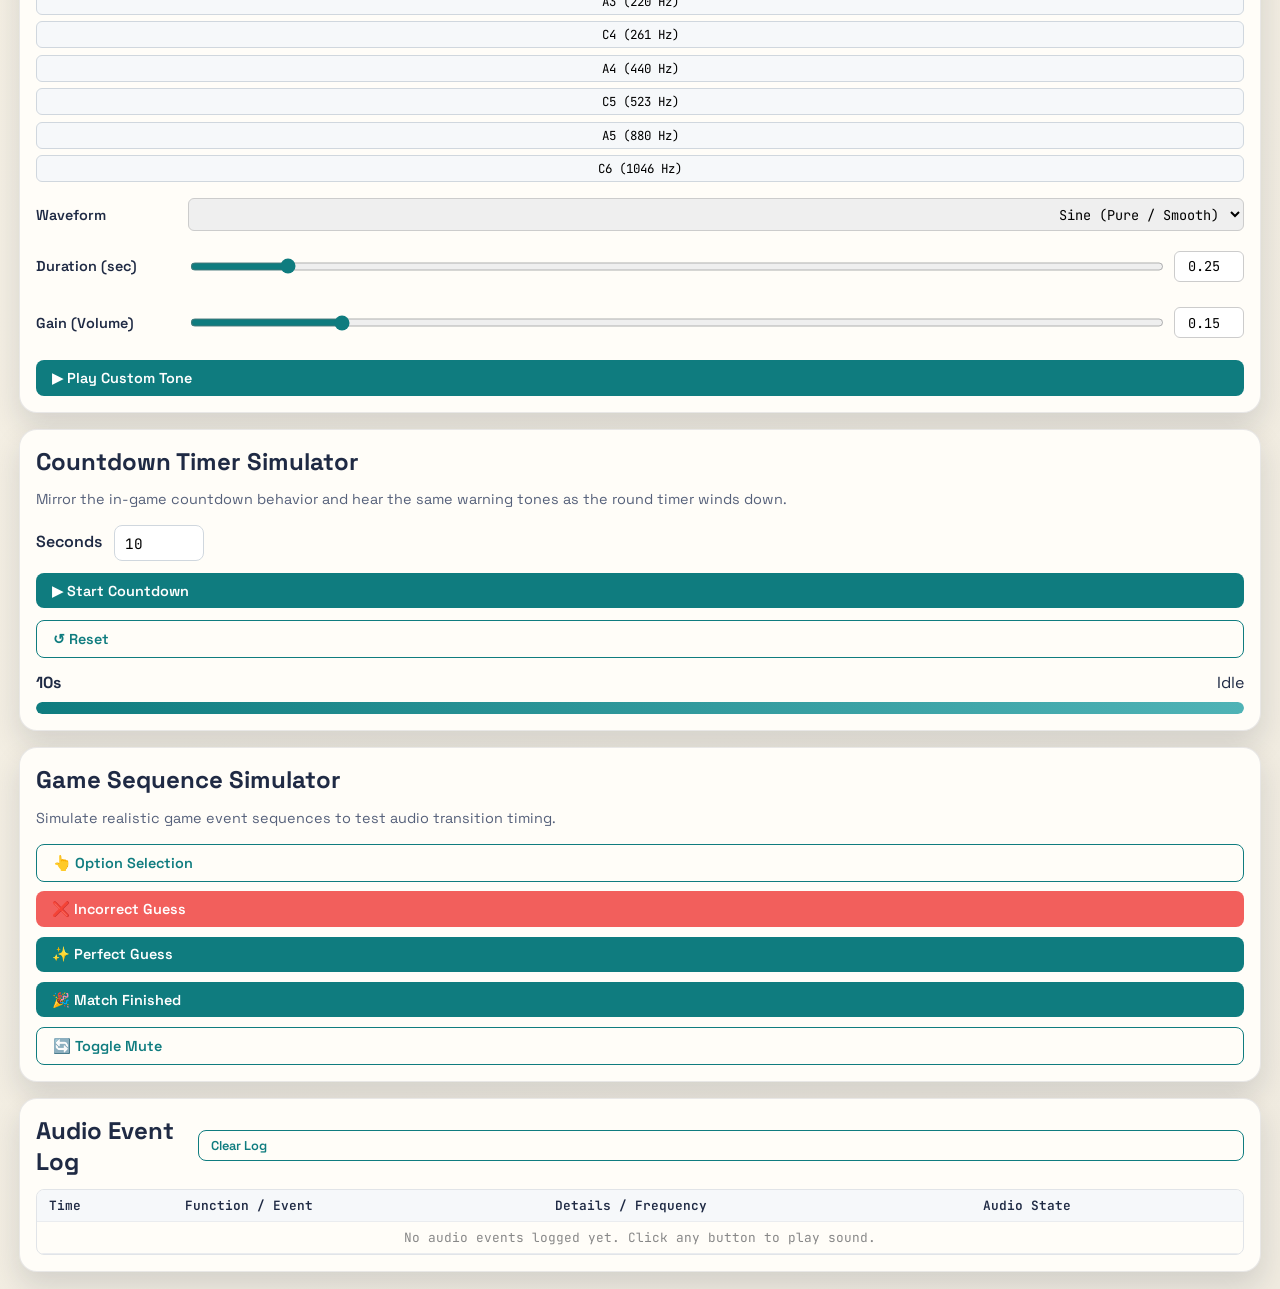
==== commit 15b218d0: "update audio playground" ====
--- a/static/audio-playground.html
+++ b/static/audio-playground.html
@@ -186,6 +186,48 @@
       box-shadow: var(--shadow);
     }
 
+    .countdown-controls {
+      display: flex;
+      flex-wrap: wrap;
+      gap: 0.75rem;
+      align-items: center;
+      margin-bottom: 0.85rem;
+    }
+
+    .countdown-controls input[type="number"] {
+      width: 90px;
+      padding: 0.45rem 0.6rem;
+      border-radius: 8px;
+      border: 1px solid #d0d7de;
+      font-family: "JetBrains Mono", monospace;
+      font-size: 0.9rem;
+    }
+
+    .countdown-track {
+      width: 100%;
+      height: 12px;
+      border-radius: 999px;
+      background: rgba(15, 124, 127, 0.14);
+      overflow: hidden;
+      margin-top: 0.6rem;
+    }
+
+    .countdown-fill {
+      height: 100%;
+      width: 100%;
+      border-radius: inherit;
+      background: linear-gradient(90deg, var(--accent) 0%, #4fb3b6 100%);
+      transition: width 0.2s ease;
+    }
+
+    .countdown-fill.is-warning {
+      background: linear-gradient(90deg, #f59e0b 0%, #fbbf24 100%);
+    }
+
+    .countdown-fill.is-critical {
+      background: linear-gradient(90deg, #dc2626 0%, #ef4444 100%);
+    }
+
     .visualizer-card h3 {
       margin-top: 0;
       margin-bottom: 0.8rem;
@@ -344,10 +386,23 @@
               <h3 class="preset-title">👆 UI Tick</h3>
               <span class="preset-badge">playTick()</span>
             </div>
-            <p class="preset-desc">Short click feedback for button navigation, map pin selection, and date pickers.</p>
-            <div class="preset-meta">800 Hz • Sine • 0.05s • Gain 0.08</div>
+            <p class="preset-desc">Short feedback for button navigation, countdown warnings, and quick UI interactions.</p>
+            <div class="preset-meta">520 ➔ 720 Hz • Sine • 0.09s • Gain 0.15 ➔ 0.25</div>
           </div>
           <button type="button" id="play-tick-btn" class="btn-sim">▶ Play Tick</button>
+        </div>
+
+        <!-- Submit Tone -->
+        <div class="preset-card">
+          <div>
+            <div class="preset-header">
+              <h3 class="preset-title">📝 Submit Confirmation</h3>
+              <span class="preset-badge">playSubmitTone()</span>
+            </div>
+            <p class="preset-desc">Short confirmation cue played when a player submits an answer in the main game flow.</p>
+            <div class="preset-meta">480 Hz • Sine • 0.08s • Gain 0.12</div>
+          </div>
+          <button type="button" id="play-submit-btn" class="btn-sim">▶ Play Submit Tone</button>
         </div>
 
         <!-- Buzzer -->
@@ -358,7 +413,7 @@
               <span class="preset-badge">playBuzzer()</span>
             </div>
             <p class="preset-desc">Alert sound for incorrect answers, timeout alerts, or low accuracy scores.</p>
-            <div class="preset-meta">220 Hz • Sawtooth • 0.4s • Gain 0.12</div>
+            <div class="preset-meta">220 Hz • Sawtooth • 0.4s • Gain 0.10</div>
           </div>
           <button type="button" id="play-buzzer-btn" class="btn-sim btn-sim-alt">▶ Play Buzzer</button>
         </div>
@@ -462,6 +517,27 @@
 
       <div style="margin-top: 1rem;">
         <button type="button" id="play-custom-btn" class="btn-sim">▶ Play Custom Tone</button>
+      </div>
+    </section>
+
+    <!-- Countdown Timer Simulator -->
+    <section class="card">
+      <h2>Countdown Timer Simulator</h2>
+      <p class="preset-desc">Mirror the in-game countdown behavior and hear the same warning tones as the round timer winds down.</p>
+
+      <div class="countdown-controls">
+        <label for="countdown-seconds">Seconds</label>
+        <input type="number" id="countdown-seconds" min="1" max="60" value="10" />
+        <button type="button" id="start-countdown-btn" class="btn-sim">▶ Start Countdown</button>
+        <button type="button" id="reset-countdown-btn" class="btn-sim btn-sim-outline">↺ Reset</button>
+      </div>
+
+      <div style="display: flex; justify-content: space-between; align-items: center; gap: 0.75rem; flex-wrap: wrap; margin-top: 0.2rem;">
+        <strong id="countdown-display">10s</strong>
+        <span id="countdown-status">Idle</span>
+      </div>
+      <div class="countdown-track" aria-hidden="true">
+        <div id="countdown-fill" class="countdown-fill"></div>
       </div>
     </section>
 
--- a/static/css/style.css
+++ b/static/css/style.css
@@ -6,8 +6,15 @@
   --card: #fffdf8;
   --shadow: 0 14px 30px rgba(23, 32, 58, 0.14);
   --round-guess-layout-columns: minmax(0, 67fr) minmax(0, 33fr);
-  --quiz-image-max-height: 420px;
-  --quiz-map-height: 400px;
+  --quiz-image-max-height: 440px;
+  --quiz-map-height: 420px;
+}
+
+@media (min-width: 1200px) {
+  :root {
+    --quiz-image-max-height: 540px;
+    --quiz-map-height: 480px;
+  }
 }
 
 * {
@@ -49,12 +56,20 @@
 }
 
 .app-shell {
-  max-width: 1100px;
+  max-width: 1440px;
+  width: 100%;
   margin: 0 auto;
   padding: 1.2rem;
   display: grid;
   gap: 1rem;
   animation: slideIn 0.5s ease;
+}
+
+@media (min-width: 1440px) {
+  .app-shell {
+    padding: 1.5rem;
+    gap: 1.2rem;
+  }
 }
 
 .app-header {
@@ -574,8 +589,9 @@
 }
 
 .round-meta {
-  font-weight: 700;
-  margin-bottom: 0.7rem;
+  font-size: 1.35rem;
+  font-weight: 800;
+  margin-bottom: 0.5rem;
   white-space: pre-line;
 }
 
@@ -611,6 +627,7 @@
     opacity: 0;
     transform: translateY(8px);
   }
+
   to {
     opacity: 1;
     transform: translateY(0);
@@ -618,6 +635,16 @@
 }
 
 @media (max-width: 760px) {
+  :root {
+    --quiz-image-max-height: 320px;
+    --quiz-map-height: 350px;
+  }
+
+  .app-shell {
+    padding: 0.65rem;
+    gap: 0.75rem;
+  }
+
   .grid-2 {
     grid-template-columns: 1fr;
   }
@@ -628,6 +655,10 @@
 
   #reveal-map {
     height: var(--quiz-map-height);
+  }
+
+  #shuffle-map-shell {
+    height: 380px !important;
   }
 }
 
@@ -676,6 +707,7 @@
   0% {
     box-shadow: inset 0 0 0 2px #f59f00, 0 0 8px rgba(245, 159, 0, 0.3);
   }
+
   100% {
     box-shadow: inset 0 0 0 2px #ffd700, 0 0 20px rgba(255, 215, 0, 0.7);
   }
@@ -685,6 +717,7 @@
   0% {
     transform: scale(1);
   }
+
   100% {
     transform: scale(1.08);
   }
@@ -728,10 +761,12 @@
     opacity: 1;
     transform: translateX(-50%) translateY(0) scale(1);
   }
+
   50% {
     opacity: 1;
     transform: translateX(-50%) translateY(-40px) scale(1.15);
   }
+
   100% {
     opacity: 0;
     transform: translateX(-50%) translateY(-70px) scale(0.9);
@@ -817,6 +852,7 @@
     opacity: 0;
     transform: translateY(30px) scaleY(0.6);
   }
+
   to {
     opacity: 1;
     transform: translateY(0) scaleY(1);
@@ -828,9 +864,11 @@
     opacity: 0;
     transform: scale(0) rotate(-20deg);
   }
+
   60% {
     transform: scale(1.3) rotate(5deg);
   }
+
   100% {
     opacity: 1;
     transform: scale(1) rotate(0deg);
@@ -862,10 +900,21 @@
   animation: awardSlideIn 0.5s ease-out backwards;
 }
 
-.award-card:nth-child(1) { animation-delay: 0.1s; }
-.award-card:nth-child(2) { animation-delay: 0.25s; }
-.award-card:nth-child(3) { animation-delay: 0.4s; }
-.award-card:nth-child(4) { animation-delay: 0.55s; }
+.award-card:nth-child(1) {
+  animation-delay: 0.1s;
+}
+
+.award-card:nth-child(2) {
+  animation-delay: 0.25s;
+}
+
+.award-card:nth-child(3) {
+  animation-delay: 0.4s;
+}
+
+.award-card:nth-child(4) {
+  animation-delay: 0.55s;
+}
 
 .award-emoji {
   font-size: 1.5rem;
@@ -894,6 +943,7 @@
     opacity: 0;
     transform: translateY(15px) scale(0.92);
   }
+
   to {
     opacity: 1;
     transform: translateY(0) scale(1);
@@ -911,9 +961,11 @@
     opacity: 0;
     transform: rotate(-45deg) scale(0.1);
   }
+
   70% {
     transform: rotate(-45deg) scale(1.2);
   }
+
   100% {
     opacity: 1;
     transform: rotate(-45deg) scale(1);
@@ -948,6 +1000,7 @@
     border-color: rgba(242, 95, 92, 0.4);
     transform: scale(1);
   }
+
   100% {
     box-shadow: 0 0 20px rgba(242, 95, 92, 0.6);
     border-color: #e03131;
@@ -959,6 +1012,7 @@
   0% {
     transform: scale(1);
   }
+
   100% {
     transform: scale(1.2);
   }
@@ -968,6 +1022,7 @@
   0% {
     opacity: 0.75;
   }
+
   100% {
     opacity: 1;
   }
@@ -1274,14 +1329,17 @@
     opacity: 0;
     transform: translate(-50%, 0) scale(0.6);
   }
+
   20% {
     opacity: 1;
     transform: translate(-50%, -20px) scale(1.15);
   }
+
   80% {
     opacity: 1;
     transform: translate(-50%, -50px) scale(1);
   }
+
   100% {
     opacity: 0;
     transform: translate(-50%, -75px) scale(0.85);
@@ -1298,6 +1356,7 @@
   0% {
     box-shadow: 0 0 0 3px #ef4444, 0 0 12px rgba(239, 68, 68, 0.4);
   }
+
   100% {
     box-shadow: 0 0 0 6px #dc2626, 0 0 28px rgba(220, 38, 38, 0.85);
   }
@@ -1314,4 +1373,441 @@
   font-weight: 800;
 }
 
-
+/* ---------------------------------- Game Mode Selection */
+.mode-selection-group {
+  margin-top: 0.25rem;
+  margin-bottom: 0.25rem;
+}
+
+.mode-buttons {
+  display: grid;
+  grid-template-columns: repeat(auto-fit, minmax(220px, 1fr));
+  gap: 0.75rem;
+  margin-top: 0.35rem;
+}
+
+.mode-btn {
+  display: flex;
+  flex-direction: column;
+  align-items: flex-start;
+  gap: 0.3rem;
+  padding: 0.9rem 1rem;
+  border-radius: 12px;
+  border: 2px solid #e2e8f0;
+  background: var(--card);
+  color: var(--ink);
+  cursor: pointer;
+  text-align: left;
+  transition: all 0.2s ease;
+}
+
+.mode-btn:hover {
+  border-color: var(--accent);
+  transform: translateY(-1px);
+}
+
+.mode-btn.active {
+  border-color: var(--accent);
+  background: #f0fdfa;
+  box-shadow: 0 4px 14px rgba(15, 124, 127, 0.18);
+}
+
+.mode-btn .mode-title {
+  font-family: "Space Grotesk", sans-serif;
+  font-weight: 700;
+  font-size: 1.05rem;
+  color: var(--ink);
+}
+
+.mode-btn.active .mode-title {
+  color: var(--accent);
+}
+
+.mode-btn .mode-desc {
+  font-size: 0.8rem;
+  opacity: 0.8;
+  line-height: 1.35;
+}
+
+.game-settings-container {
+  margin-top: 0.35rem;
+}
+
+.mode-btn.multi-select {
+  position: relative;
+  padding-right: 2.5rem;
+}
+
+.mode-btn.multi-select::after {
+  content: "";
+  position: absolute;
+  top: 12px;
+  right: 12px;
+  width: 18px;
+  height: 18px;
+  border-radius: 5px;
+  border: 2px solid #cbd5e1;
+  background: #fff;
+  transition: all 0.2s ease;
+}
+
+.mode-btn.multi-select.active::after {
+  border-color: var(--accent);
+  background: var(--accent);
+  background-image: url("data:image/svg+xml,%3Csvg xmlns='http://www.w3.org/2000/svg' viewBox='0 0 24 24' fill='none' stroke='%23ffffff' stroke-width='3' stroke-linecap='round' stroke-linejoin='round'%3E%3Cpolyline points='20 6 9 17 4 12'%3E%3C/polyline%3E%3C/svg%3E");
+  background-size: 12px;
+  background-position: center;
+  background-repeat: no-repeat;
+}
+
+@keyframes shakeWarning {
+
+  0%,
+  100% {
+    transform: translateX(0);
+  }
+
+  20%,
+  60% {
+    transform: translateX(-5px);
+  }
+
+  40%,
+  80% {
+    transform: translateX(5px);
+  }
+}
+
+.mode-btn.shake-warning {
+  animation: shakeWarning 0.35s ease-in-out;
+  border-color: #ef4444 !important;
+}
+
+.mode-info-box {
+  font-size: 0.85rem;
+  color: #0369a1;
+  background: #e0f2fe;
+  padding: 0.75rem 1rem;
+  border-radius: 8px;
+  border-left: 4px solid #0284c7;
+  line-height: 1.4;
+}
+
+/* ---------------------------------- Album Shuffle Dashboard Layout */
+#shuffle-map-shell {
+  height: 580px;
+}
+
+.shuffle-board {
+  display: flex;
+  flex-direction: column;
+  gap: 1.25rem;
+}
+
+@media (min-width: 1024px) {
+  .shuffle-board {
+    flex-direction: row;
+    align-items: flex-start;
+  }
+
+  .shuffle-map-column {
+    flex: 1;
+    min-width: 0;
+  }
+
+  .shuffle-photo-column {
+    flex: 0 0 auto;
+    width: 460px;
+    max-height: 780px;
+    overflow-y: auto;
+    padding-right: 0.5rem;
+  }
+}
+
+.shuffle-photo-column {
+  display: flex;
+  flex-direction: column;
+  gap: 0.75rem;
+  max-height: 680px;
+  overflow-y: auto;
+  padding-right: 0.25rem;
+}
+
+.shuffle-card-row {
+  display: flex;
+  align-items: center;
+  gap: 0.75rem;
+  padding: 0.6rem 0.8rem;
+  border-radius: 12px;
+  border: 2px solid #e2e8f0;
+  background: var(--card);
+  transition: all 0.2s ease;
+  cursor: pointer;
+}
+
+.shuffle-card-row:hover {
+  border-color: #cbd5e1;
+}
+
+.shuffle-info-banner {
+  background: #f0fdfa;
+  border: 1px solid #99f6e4;
+  color: #0f7c7f;
+  font-size: 0.85rem;
+  font-weight: 600;
+  padding: 0.6rem 0.8rem;
+  border-radius: 8px;
+  margin-bottom: 0.5rem;
+  text-align: center;
+}
+
+.shuffle-card-row.selected {
+  border-color: var(--accent);
+  box-shadow: 0 0 0 3px rgba(15, 124, 127, 0.25);
+  background: #f0fdfa;
+}
+
+.shuffle-rank-badge {
+  font-family: "Space Grotesk", sans-serif;
+  font-weight: 700;
+  font-size: 1.1rem;
+  color: var(--accent);
+  min-width: 32px;
+  flex-shrink: 0;
+  text-align: center;
+}
+
+.shuffle-card-thumb-wrap {
+  position: relative;
+  flex-shrink: 0;
+}
+
+.shuffle-card-thumb-lg {
+  width: 270px;
+  height: 180px;
+  object-fit: cover;
+  border-radius: 8px;
+  border: 1px solid #cbd5e1;
+  display: block;
+  cursor: pointer;
+  transition: transform 0.2s ease;
+}
+
+.shuffle-card-thumb-lg:hover {
+  transform: scale(1.02);
+}
+
+.shuffle-card-fullscreen-btn {
+  position: absolute;
+  bottom: 6px;
+  right: 6px;
+  background: rgba(0, 0, 0, 0.65);
+  color: #ffffff;
+  border: none;
+  border-radius: 50%;
+  width: 28px;
+  height: 28px;
+  font-size: 0.8rem;
+  display: flex;
+  align-items: center;
+  justify-content: center;
+  cursor: pointer;
+  transition: background 0.2s ease;
+}
+
+.shuffle-card-fullscreen-btn:hover {
+  background: var(--accent);
+}
+
+.shuffle-card-details {
+  flex: 1;
+  min-width: 0;
+  display: flex;
+  align-items: center;
+  justify-content: center;
+}
+
+.shuffle-assigned-pin-badge {
+  display: inline-flex;
+  align-items: center;
+  justify-content: center;
+  padding: 0.4rem 0.6rem;
+  border-radius: 8px;
+  font-size: 0.85rem;
+  font-weight: 700;
+  text-align: center;
+  white-space: nowrap;
+}
+
+.shuffle-assigned-pin-badge.assigned {
+  background: #e0f2fe;
+  color: #0369a1;
+  border: 1px solid #7dd3fc;
+}
+
+.shuffle-assigned-pin-badge.unassigned {
+  background: #f1f5f9;
+  color: #64748b;
+  border: 1px dashed #cbd5e1;
+}
+
+.shuffle-pin-select:focus {
+  border-color: var(--accent);
+  outline: none;
+}
+
+.shuffle-rank-controls {
+  display: flex;
+  flex-direction: column;
+  gap: 0.25rem;
+  flex-shrink: 0;
+  margin-left: auto;
+}
+
+.shuffle-rank-btn {
+  width: 32px;
+  height: 32px;
+  padding: 0;
+  display: flex;
+  align-items: center;
+  justify-content: center;
+  border-radius: 6px;
+  border: 1px solid #cbd5e1;
+  background: #ffffff;
+  font-size: 0.85rem;
+  font-weight: 700;
+  color: var(--ink);
+  cursor: pointer;
+  transition: all 0.15s ease;
+}
+
+.photo-lightbox-overlay {
+  position: fixed;
+  inset: 0;
+  background: rgba(0, 0, 0, 0.85);
+  z-index: 99999;
+  display: flex;
+  align-items: center;
+  justify-content: center;
+  opacity: 0;
+  pointer-events: none;
+  transition: opacity 0.25s ease;
+}
+
+.photo-lightbox-overlay.active {
+  opacity: 1;
+  pointer-events: auto;
+}
+
+.photo-lightbox-content {
+  position: relative;
+  max-width: 90vw;
+  max-height: 90vh;
+  display: flex;
+  align-items: center;
+  justify-content: center;
+}
+
+.photo-lightbox-content img {
+  max-width: 90vw;
+  max-height: 85vh;
+  object-fit: contain;
+  border-radius: 12px;
+  box-shadow: 0 10px 40px rgba(0, 0, 0, 0.5);
+}
+
+.photo-lightbox-close {
+  position: absolute;
+  top: -40px;
+  right: -10px;
+  background: transparent;
+  border: none;
+  color: #ffffff;
+  font-size: 2rem;
+  font-weight: 700;
+  cursor: pointer;
+}
+
+.shuffle-rank-btn:hover:not(:disabled) {
+  background: var(--accent);
+  color: #ffffff;
+  border-color: var(--accent);
+}
+
+.shuffle-rank-btn:disabled {
+  opacity: 0.3;
+  cursor: not-allowed;
+}
+
+.shuffle-badge-reveal {
+  padding: 0.25rem 0.5rem;
+  border-radius: 6px;
+  font-size: 0.8rem;
+  font-weight: 600;
+}
+
+.shuffle-badge-reveal.correct {
+  background: #dcfce7;
+  color: #166534;
+  border: 1px solid #86efac;
+}
+
+.shuffle-badge-reveal.incorrect {
+  background: #fee2e2;
+  color: #991b1b;
+  border: 1px solid #fca5a5;
+}
+
+.shuffle-slots-row {
+  display: flex;
+  gap: 0.5rem;
+  overflow-x: auto;
+  padding: 0.5rem 0;
+  margin-top: 0.5rem;
+}
+
+.shuffle-slot-btn {
+  flex: 0 0 auto;
+  padding: 0.5rem 0.8rem;
+  border-radius: 8px;
+  border: 1px dashed #94a3b8;
+  background: var(--card);
+  font-size: 0.85rem;
+  font-weight: 600;
+  cursor: pointer;
+}
+
+.shuffle-slot-btn.filled {
+  border-style: solid;
+  border-color: var(--accent);
+  background: #f0fdfa;
+}
+
+.shuffle-breakdown-table {
+  width: 100%;
+  border-collapse: collapse;
+  margin-top: 0.5rem;
+}
+
+.shuffle-breakdown-table th,
+.shuffle-breakdown-table td {
+  padding: 0.75rem;
+  text-align: left;
+  vertical-align: middle;
+  border-bottom: 1px solid var(--border, #e2e8f0);
+}
+
+.shuffle-breakdown-table th {
+  background: var(--bg-surface-secondary, #f8fafc);
+  font-weight: 700;
+  font-size: 0.85rem;
+  text-transform: uppercase;
+  letter-spacing: 0.05em;
+  color: var(--text-muted, #64748b);
+}
+
+.shuffle-photo-cell {
+  display: flex;
+  align-items: center;
+  gap: 0.75rem;
+}
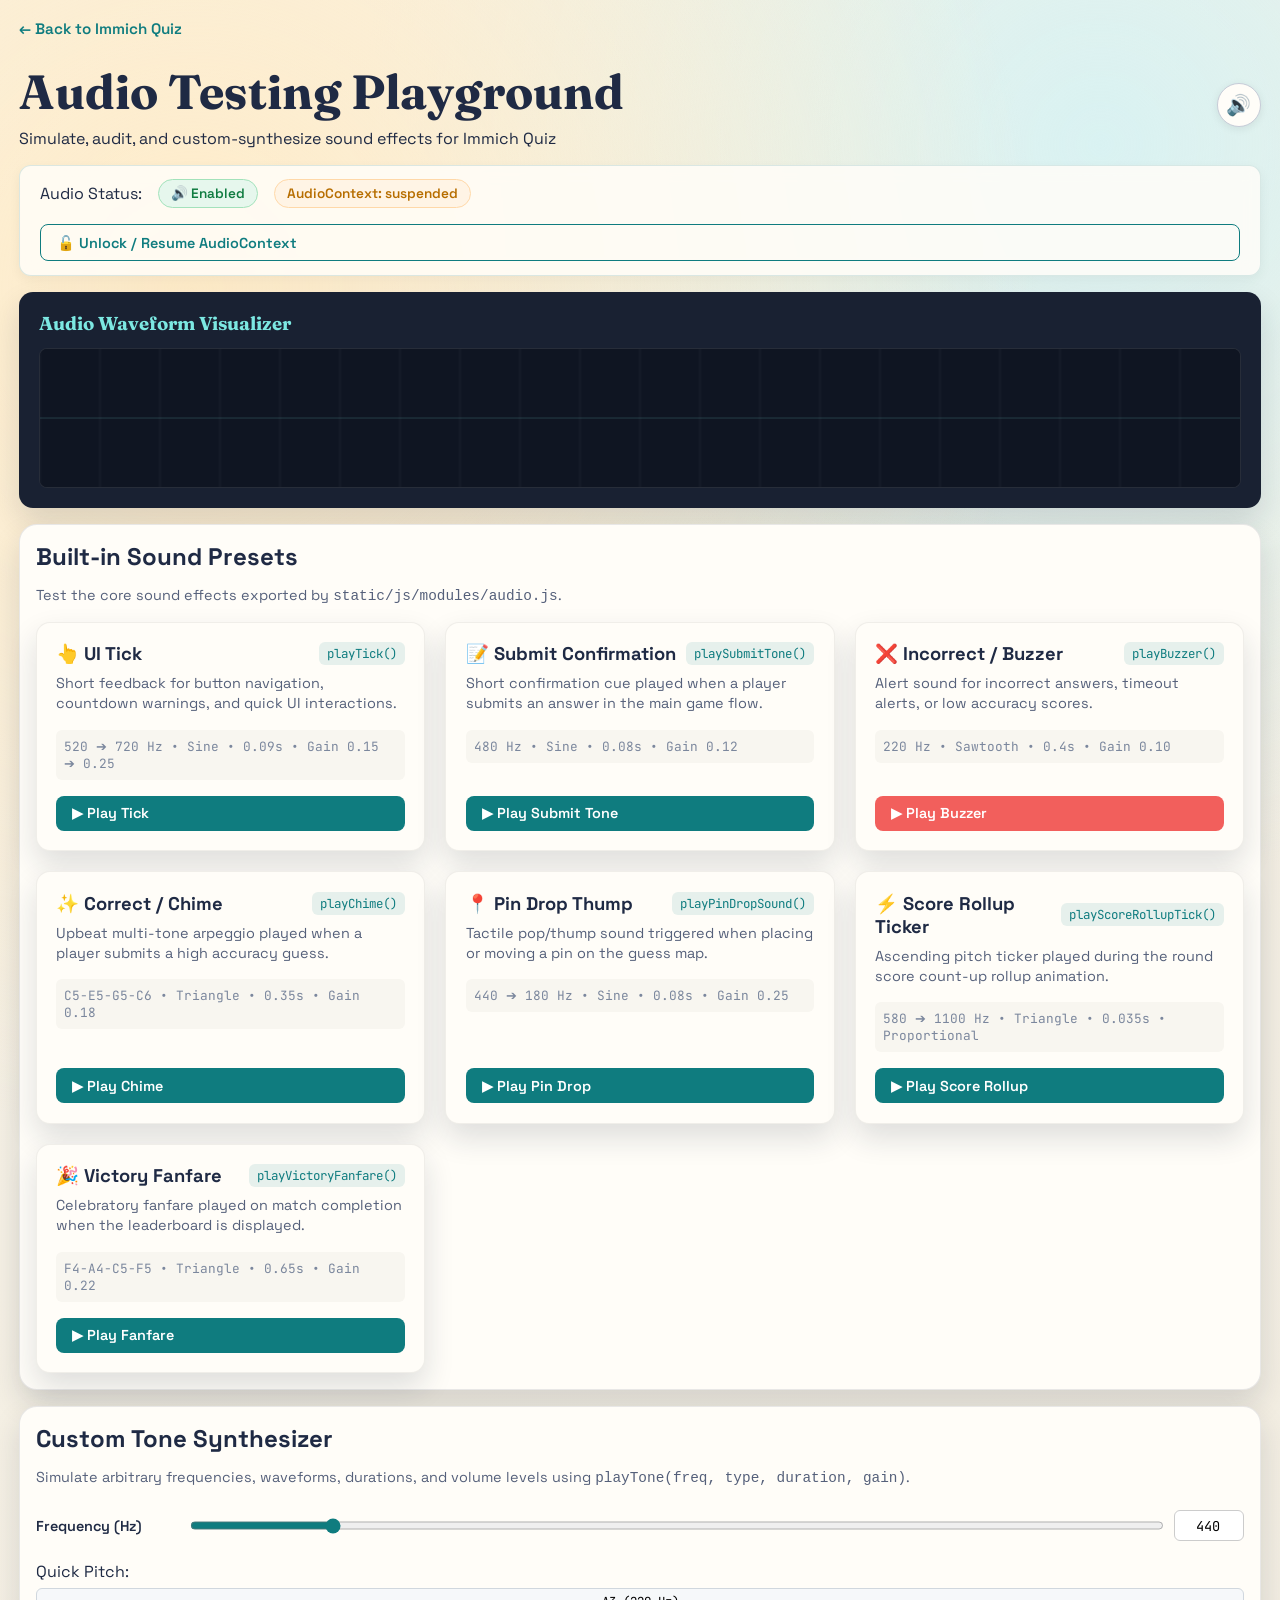
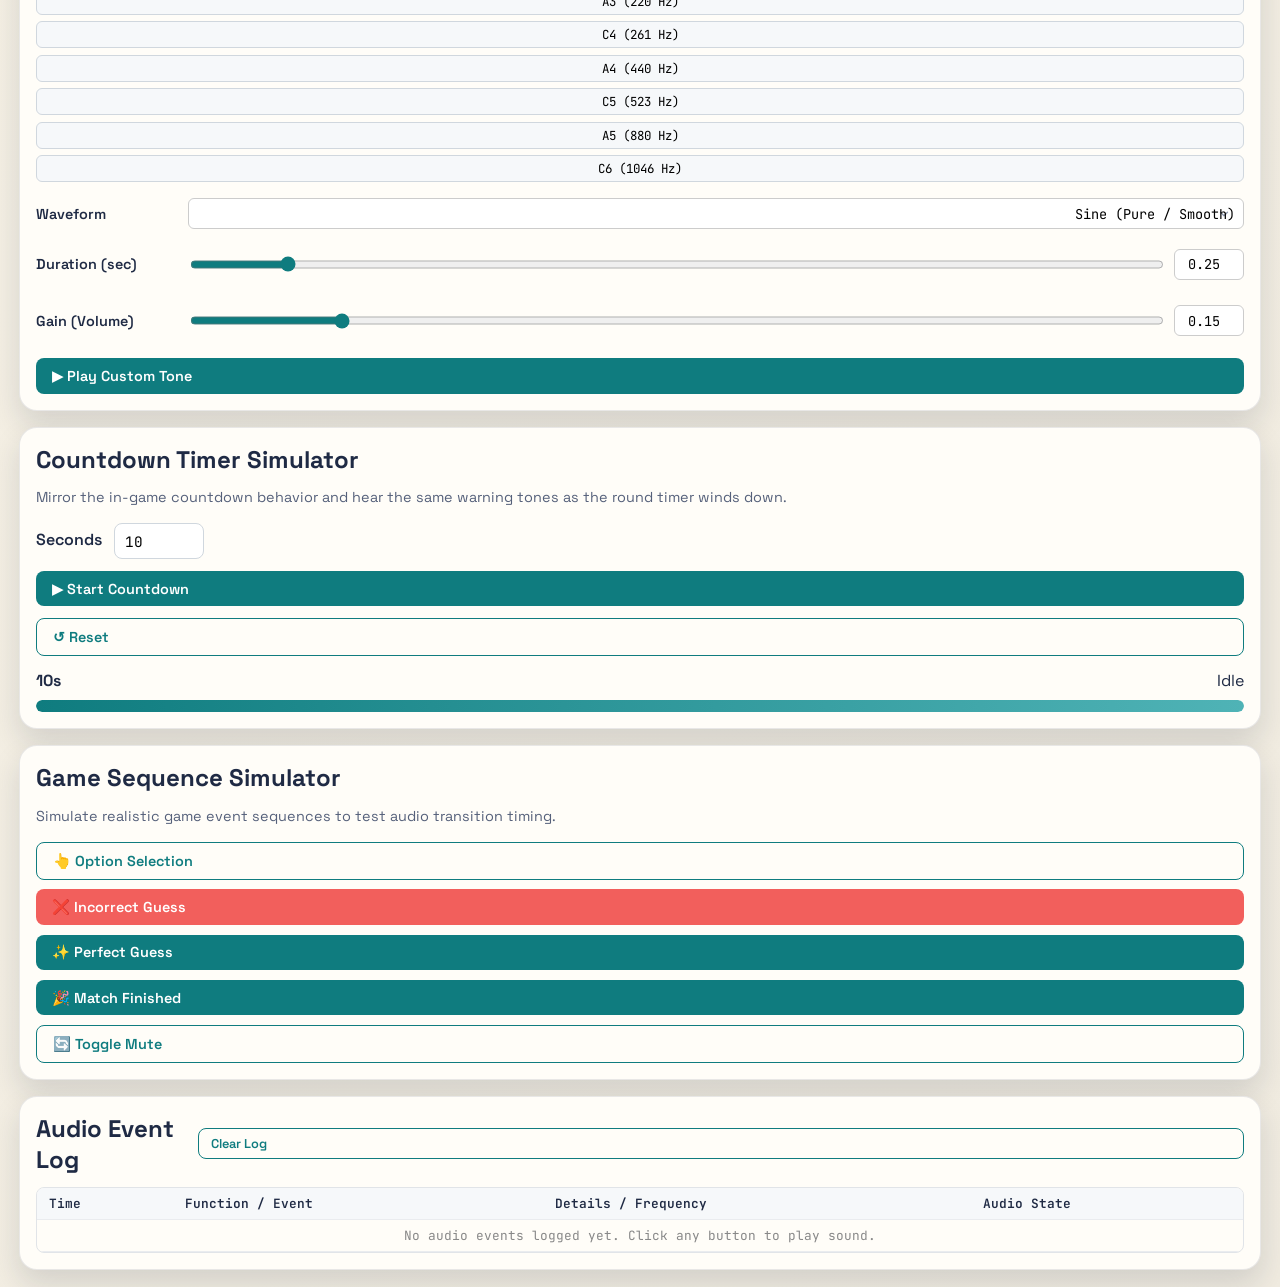
==== commit 3427d343: "new icon" ====
--- a/static/audio-playground.html
+++ b/static/audio-playground.html
@@ -4,12 +4,20 @@
   <meta charset="UTF-8" />
   <meta name="viewport" content="width=device-width, initial-scale=1.0" />
   <title>Audio Testing Playground — Immich Quiz</title>
+  <meta name="theme-color" content="#0f172a" />
   <link rel="preconnect" href="https://fonts.googleapis.com" />
   <link rel="preconnect" href="https://fonts.gstatic.com" crossorigin />
   <link
     href="https://fonts.googleapis.com/css2?family=Space+Grotesk:wght@400;500;700&family=Fraunces:opsz,wght@9..144,600&family=JetBrains+Mono:wght@400;500&display=swap"
     rel="stylesheet" />
+  <!-- Favicon and App Icons -->
   <link rel="icon" type="image/svg+xml" href="/static/favicon.svg" />
+  <link rel="icon" type="image/png" sizes="32x32" href="/static/favicons/favicon-32x32.png" />
+  <link rel="icon" type="image/png" sizes="16x16" href="/static/favicons/favicon-16x16.png" />
+  <link rel="shortcut icon" href="/static/favicons/favicon.ico" />
+  <link rel="apple-touch-icon" sizes="180x180" href="/static/favicons/apple-touch-icon.png" />
+  <!-- Web App Manifest -->
+  <link rel="manifest" href="/manifest.webmanifest" />
   <link rel="stylesheet" href="/static/css/style.css" />
   <style>
     .playground-grid {
--- a/static/css/style.css
+++ b/static/css/style.css
@@ -1,1813 +1,19 @@
-:root {
-  --bg: #f4efe4;
-  --ink: #1f2a44;
-  --accent: #0f7c7f;
-  --accent-2: #f25f5c;
-  --card: #fffdf8;
-  --shadow: 0 14px 30px rgba(23, 32, 58, 0.14);
-  --round-guess-layout-columns: minmax(0, 67fr) minmax(0, 33fr);
-  --quiz-image-max-height: 440px;
-  --quiz-map-height: 420px;
-}
+/* Base styles */
+@import "./base/variables.css";
+@import "./base/reset.css";
+@import "./base/layout.css";
 
-@media (min-width: 1200px) {
-  :root {
-    --quiz-image-max-height: 540px;
-    --quiz-map-height: 480px;
-  }
-}
+/* Shared Component styles */
+@import "./components/buttons.css";
+@import "./components/cards.css";
+@import "./components/maps.css";
+@import "./components/leaderboard.css";
+@import "./components/modals.css";
+@import "./components/multi_select.css";
+@import "./components/filters.css";
+@import "./components/range_slider.css";
+@import "./components/player_input.css";
 
-* {
-  box-sizing: border-box;
-}
-
-body {
-  margin: 0;
-  font-family: "Space Grotesk", sans-serif;
-  color: var(--ink);
-  background: radial-gradient(circle at 15% 10%, #ffecc9, transparent 30%),
-    radial-gradient(circle at 86% 5%, #d9f2f2, transparent 25%),
-    linear-gradient(130deg, #f7f2e6, #f0ebe0);
-  min-height: 100vh;
-}
-
-.bg-shape {
-  position: fixed;
-  border-radius: 999px;
-  filter: blur(40px);
-  z-index: -1;
-  opacity: 0.35;
-}
-
-.bg-1 {
-  width: 280px;
-  height: 280px;
-  background: #f7b267;
-  top: 58%;
-  left: -5%;
-}
-
-.bg-2 {
-  width: 320px;
-  height: 320px;
-  background: #6ac3c9;
-  top: -8%;
-  right: -8%;
-}
-
-.app-shell {
-  max-width: 1440px;
-  width: 100%;
-  margin: 0 auto;
-  padding: 1.2rem;
-  display: grid;
-  gap: 1rem;
-  animation: slideIn 0.5s ease;
-}
-
-@media (min-width: 1440px) {
-  .app-shell {
-    padding: 1.5rem;
-    gap: 1.2rem;
-  }
-}
-
-.app-header {
-  display: flex;
-  align-items: center;
-  justify-content: space-between;
-  gap: 1rem;
-}
-
-.header-main h1 {
-  margin: 0;
-  font-family: "Fraunces", serif;
-  font-size: clamp(2rem, 5vw, 3rem);
-}
-
-.header-main p {
-  margin-top: 0.4rem;
-  margin-bottom: 0;
-}
-
-.audio-toggle-btn {
-  width: 44px;
-  height: 44px;
-  padding: 0;
-  border-radius: 50%;
-  border: 1px solid #c7ccd8;
-  background: var(--card);
-  display: inline-flex;
-  align-items: center;
-  justify-content: center;
-  line-height: 1;
-  font-size: 1.25rem;
-  box-shadow: 0 2px 8px rgba(0, 0, 0, 0.08);
-  transition: transform 0.2s ease, background-color 0.2s ease;
-  flex-shrink: 0;
-  cursor: pointer;
-}
-
-.audio-toggle-btn span {
-  display: inline-flex;
-  align-items: center;
-  justify-content: center;
-  line-height: 1;
-}
-
-.audio-toggle-btn:hover {
-  transform: scale(1.08);
-  background: #f0ebe0;
-}
-
-.media-error-card {
-  padding: 2rem 1rem;
-  text-align: center;
-}
-
-.media-error-card p {
-  margin-top: 0;
-  color: #c0392b;
-  font-weight: 700;
-}
-
-.media-error-card button {
-  width: auto;
-  margin-top: 0.5rem;
-}
-
-
-.card {
-  background: var(--card);
-  border: 1px solid rgba(31, 42, 68, 0.1);
-  border-radius: 18px;
-  box-shadow: var(--shadow);
-  padding: 1rem;
-}
-
-.card h2 {
-  margin-top: 0;
-  margin-bottom: 0.8rem;
-}
-
-.hidden {
-  display: none !important;
-}
-
-label {
-  display: block;
-  margin-bottom: 0.25rem;
-  font-weight: 600;
-}
-
-input,
-select,
-button {
-  width: 100%;
-  font-size: 1rem;
-  padding: 0.65rem;
-  border-radius: 10px;
-  border: 1px solid #c7ccd8;
-  font-family: inherit;
-}
-
-button {
-  cursor: pointer;
-}
-
-button:disabled {
-  cursor: not-allowed;
-  opacity: 0.45;
-  filter: grayscale(0.85);
-  box-shadow: none;
-}
-
-.btn-primary {
-  background: linear-gradient(120deg, var(--accent), #0d9195);
-  color: #fff;
-  border: none;
-  font-weight: 700;
-}
-
-.btn-primary:disabled {
-  background: #c3cad8;
-  color: #6b7488;
-}
-
-.btn-secondary {
-  background: #fff;
-  border: 1px solid #d0d7e8;
-}
-
-.btn-danger {
-  background: #fff;
-  border: 1px solid #e8b0ae;
-  color: #c0392b;
-  font-weight: 600;
-}
-
-.btn-danger:hover {
-  background: #fdf0ef;
-}
-
-.game-actions {
-  display: flex;
-  gap: 0.6rem;
-  margin-top: 0.8rem;
-}
-
-.game-actions button {
-  flex: 1;
-}
-
-.btn-ghost {
-  width: auto;
-  background: #fff;
-  border: 1px solid #d0d7e8;
-  padding: 0.3rem 0.7rem;
-  font-size: 0.85rem;
-  font-weight: 600;
-}
-
-.field-head {
-  display: flex;
-  align-items: center;
-  justify-content: space-between;
-  gap: 0.5rem;
-  margin-bottom: 0.25rem;
-}
-
-.field-head label {
-  margin-bottom: 0;
-}
-
-.grid-2 {
-  display: grid;
-  grid-template-columns: repeat(2, 1fr);
-  gap: 0.8rem;
-}
-
-.round-guess-layout {
-  grid-template-columns: var(--round-guess-layout-columns);
-  align-items: start;
-  margin-top: 0.15rem;
-}
-
-.goals-row {
-  margin: 0.6rem 0;
-  display: flex;
-  gap: 1rem;
-}
-
-.goals-row label {
-  display: flex;
-  align-items: center;
-  gap: 0.5rem;
-}
-
-#setup-form,
-#reveal-ui {
-  display: grid;
-  gap: 0.75rem;
-}
-
-#game-card,
-#summary-card,
-#leaderboard-card {
-  display: grid;
-  gap: 0.85rem;
-}
-
-#quiz-image {
-  width: 100%;
-  max-height: var(--quiz-image-max-height);
-  object-fit: contain;
-  border-radius: 14px;
-  border: 1px solid #d5dcec;
-  background: #eef2fb;
-}
-
-.media-frame {
-  position: relative;
-  width: 100%;
-  min-height: 260px;
-  border-radius: 14px;
-  border: 1px solid #d5dcec;
-  background: #eef2fb;
-  display: grid;
-  place-items: center;
-  overflow: hidden;
-}
-
-.media-placeholder {
-  color: #64708f;
-  font-weight: 600;
-  padding: 2rem 1rem;
-  text-align: center;
-}
-
-.media-frame:fullscreen {
-  width: 100vw;
-  height: 100vh;
-  border: none;
-  border-radius: 0;
-  background: var(--card);
-}
-
-.media-frame:fullscreen #quiz-image {
-  width: 100%;
-  max-width: 100%;
-  max-height: 100vh;
-  border: none;
-  border-radius: 0;
-  background: transparent;
-}
-
-.map-shell {
-  position: relative;
-  width: 100%;
-}
-
-#guess-map,
-#reveal-map {
-  width: 100%;
-  height: var(--quiz-map-height);
-  border-radius: 12px;
-  border: 1px solid #d6dbea;
-}
-
-.map-shell:fullscreen {
-  width: 100vw;
-  height: 100vh;
-  background: var(--card);
-  padding: 0;
-}
-
-.map-shell:fullscreen #guess-map,
-.map-shell:fullscreen #reveal-map {
-  height: 100%;
-  border-radius: 0;
-  border: none;
-}
-
-.map-fullscreen-btn {
-  position: absolute;
-  top: 10px;
-  right: 10px;
-  width: auto;
-  z-index: 900;
-  padding: 0.3rem 0.7rem;
-  font-size: 0.85rem;
-  font-weight: 600;
-  background: #fff;
-  color: inherit;
-  border: 2px solid rgba(0, 0, 0, 0.2);
-  border-radius: 6px;
-  cursor: pointer;
-  box-shadow: 0 1px 5px rgba(12, 18, 36, 0.4);
-}
-
-.map-fullscreen-btn:hover {
-  background: #f4f4f4;
-}
-
-.date-guess-grid {
-  grid-template-columns: 1fr;
-  gap: 0.5rem;
-}
-
-#map-guess-wrap,
-#date-guess-wrap {
-  padding: 0.6rem;
-  border: 1px solid #dde3f0;
-  border-radius: 12px;
-  background: #ffffff;
-}
-
-.timer-row {
-  margin-top: 0.35rem;
-  padding: 0.45rem 0.55rem;
-  border: 1px solid #dde3f0;
-  border-radius: 12px;
-  background: #fbfcff;
-}
-
-.timer-head {
-  display: flex;
-  align-items: baseline;
-  justify-content: space-between;
-  font-weight: 700;
-  margin-bottom: 0.2rem;
-}
-
-#timer-remaining {
-  font-variant-numeric: tabular-nums;
-}
-
-.timer-track {
-  width: 100%;
-  height: 14px;
-  border-radius: 999px;
-  background: #e3e8f4;
-  overflow: hidden;
-  border: 1px solid #d6dbea;
-}
-
-.timer-fill {
-  height: 100%;
-  width: 100%;
-  border-radius: 999px;
-  background: linear-gradient(90deg, var(--accent), #4bb3b6);
-  transition: width 0.25s linear, background 0.3s ease;
-}
-
-.timer-fill.is-warning {
-  background: linear-gradient(90deg, #f7b267, #f79d65);
-}
-
-.timer-fill.is-critical {
-  background: linear-gradient(90deg, var(--accent-2), #ff8a87);
-}
-
-.timer-track.is-idle {
-  opacity: 0.45;
-}
-
-.timeout-notice {
-  margin: 0.5rem 0 0;
-  padding: 0.6rem 0.75rem;
-  border-radius: 10px;
-  background: rgba(242, 95, 92, 0.12);
-  border: 1px solid rgba(242, 95, 92, 0.4);
-  color: #a4302e;
-  font-weight: 700;
-}
-
-.player-pin {
-  background: transparent;
-  border: none;
-}
-
-.player-pin span {
-  display: grid;
-  place-items: center;
-  width: 28px;
-  height: 28px;
-  border-radius: 50% 50% 50% 4px;
-  transform: rotate(-45deg);
-  color: #fff;
-  font-weight: 700;
-  font-size: 0.85rem;
-  border: 2px solid #fff;
-  box-shadow: 0 3px 8px rgba(12, 18, 36, 0.35);
-}
-
-.player-pin span b {
-  transform: rotate(45deg);
-}
-
-.reveal-actual {
-  font-weight: 700;
-  margin-bottom: 0.6rem;
-}
-
-.reveal-actual span {
-  display: block;
-  font-weight: 500;
-  color: #4a5570;
-}
-
-.reveal-legend {
-  display: flex;
-  flex-wrap: wrap;
-  gap: 0.5rem;
-  margin-bottom: 0.7rem;
-}
-
-.legend-item {
-  display: inline-flex;
-  align-items: center;
-  gap: 0.4rem;
-  padding: 0.25rem 0.6rem;
-  border-radius: 999px;
-  background: #f1f4fb;
-  border: 1px solid #dde3f0;
-  font-size: 0.9rem;
-  font-weight: 600;
-}
-
-.legend-badge {
-  display: grid;
-  place-items: center;
-  width: 22px;
-  height: 22px;
-  border-radius: 50%;
-  color: #fff;
-  font-size: 0.75rem;
-  font-weight: 700;
-}
-
-.player-cell {
-  display: inline-flex;
-  align-items: center;
-  gap: 0.4rem;
-  white-space: nowrap;
-}
-
-.timed-out-tag {
-  display: inline-block;
-  margin-left: 0.35rem;
-  padding: 0.05rem 0.4rem;
-  border-radius: 6px;
-  background: rgba(242, 95, 92, 0.15);
-  color: #a4302e;
-  font-size: 0.72rem;
-  font-weight: 700;
-}
-
-.summary-winner {
-  font-family: "Fraunces", serif;
-  font-size: 1.4rem;
-  margin-bottom: 0.3rem;
-}
-
-.summary-meta {
-  color: #4a5570;
-  margin-bottom: 0.6rem;
-  white-space: pre-line;
-}
-
-.table-scroll {
-  width: 100%;
-  overflow-x: auto;
-  border: 1px solid #e0e5f2;
-  border-radius: 12px;
-  background: #fff;
-}
-
-.sort-arrow {
-  margin-left: 0.35rem;
-  font-size: 0.75rem;
-  color: var(--accent);
-}
-
-tr.is-winner td {
-  background: rgba(15, 124, 127, 0.08);
-  font-weight: 700;
-}
-
-#reveal-table .group-head {
-  text-align: center;
-  font-size: 0.78rem;
-  letter-spacing: 0.06em;
-  text-transform: uppercase;
-  color: #4a5570;
-  border-bottom: 1px solid #e0e5f2;
-}
-
-#reveal-table .group-start {
-  border-left: 2px solid #cfd6e6;
-}
-
-.overlay {
-  position: fixed;
-  inset: 0;
-  background: #0c1224;
-  display: grid;
-  place-items: center;
-  /* Must beat Leaflet's control layer (z-index 1000) so zoom buttons and the
-     attribution never bleed through the pass-device screen. */
-  z-index: 3000;
-}
-
-.overlay-content {
-  width: min(90vw, 520px);
-  background: #ffffff;
-  border-radius: 16px;
-  padding: 1rem;
-  text-align: center;
-}
-
-.round-meta {
-  font-size: 1.35rem;
-  font-weight: 800;
-  margin-bottom: 0.5rem;
-  white-space: pre-line;
-}
-
-.leaderboard-head {
-  display: flex;
-  align-items: center;
-  justify-content: space-between;
-}
-
-.leaderboard-head button {
-  width: auto;
-}
-
-table {
-  width: 100%;
-  border-collapse: collapse;
-}
-
-th,
-td {
-  text-align: left;
-  padding: 0.6rem;
-  border-bottom: 1px solid #e0e5f2;
-}
-
-#leaderboard-table th {
-  cursor: pointer;
-  white-space: nowrap;
-}
-
-@keyframes slideIn {
-  from {
-    opacity: 0;
-    transform: translateY(8px);
-  }
-
-  to {
-    opacity: 1;
-    transform: translateY(0);
-  }
-}
-
-@media (max-width: 760px) {
-  :root {
-    --quiz-image-max-height: 320px;
-    --quiz-map-height: 350px;
-  }
-
-  .app-shell {
-    padding: 0.65rem;
-    gap: 0.75rem;
-  }
-
-  .grid-2 {
-    grid-template-columns: 1fr;
-  }
-
-  .round-guess-layout {
-    grid-template-columns: 1fr;
-  }
-
-  #reveal-map {
-    height: var(--quiz-map-height);
-  }
-
-  #shuffle-map-shell {
-    height: 380px !important;
-  }
-}
-
-/* Confetti overlay canvas */
-.confetti-canvas {
-  position: fixed;
-  inset: 0;
-  width: 100vw;
-  height: 100vh;
-  pointer-events: none;
-  z-index: 2500;
-}
-
-/* Feature 3: Shiny Gold Table Highlights */
-tr.is-perfect-row td {
-  background: linear-gradient(120deg, rgba(255, 215, 0, 0.16), rgba(255, 180, 0, 0.08));
-}
-
-td.is-perfect-cell {
-  background: linear-gradient(135deg, #fff9db 0%, #ffec99 100%) !important;
-  color: #744210 !important;
-  font-weight: 800 !important;
-  position: relative;
-  box-shadow: inset 0 0 0 2px #f59f00, 0 0 12px rgba(245, 159, 0, 0.4) !important;
-  animation: goldShimmer 2.2s ease-in-out infinite alternate;
-}
-
-.perfect-badge {
-  display: inline-flex;
-  align-items: center;
-  gap: 0.2rem;
-  margin-left: 0.4rem;
-  padding: 0.1rem 0.45rem;
-  border-radius: 999px;
-  background: linear-gradient(135deg, #ffd700, #ff9200);
-  color: #3d2000;
-  font-size: 0.72rem;
-  font-weight: 800;
-  letter-spacing: 0.04em;
-  box-shadow: 0 2px 6px rgba(217, 119, 6, 0.4), inset 0 1px 0 rgba(255, 255, 255, 0.6);
-  animation: badgePulse 1.4s infinite ease-in-out alternate;
-  white-space: nowrap;
-}
-
-@keyframes goldShimmer {
-  0% {
-    box-shadow: inset 0 0 0 2px #f59f00, 0 0 8px rgba(245, 159, 0, 0.3);
-  }
-
-  100% {
-    box-shadow: inset 0 0 0 2px #ffd700, 0 0 20px rgba(255, 215, 0, 0.7);
-  }
-}
-
-@keyframes badgePulse {
-  0% {
-    transform: scale(1);
-  }
-
-  100% {
-    transform: scale(1.08);
-  }
-}
-
-/* ─── Feature 1: Perfect Score Counter Badge ─── */
-
-.perfect-count-badge {
-  display: inline-flex;
-  align-items: center;
-  gap: 0.15rem;
-  margin-left: 0.35rem;
-  padding: 0.1rem 0.45rem;
-  border-radius: 999px;
-  background: linear-gradient(135deg, #ff6b35, #f7b267);
-  color: #3d1800;
-  font-size: 0.75rem;
-  font-weight: 800;
-  letter-spacing: 0.03em;
-  box-shadow: 0 2px 6px rgba(255, 107, 53, 0.35);
-  white-space: nowrap;
-}
-
-/* ─── Feature 2: Floating Score Popup ─── */
-
-.score-popup {
-  position: fixed;
-  z-index: 4000;
-  pointer-events: none;
-  font-family: "Fraunces", serif;
-  font-size: 1.6rem;
-  font-weight: 700;
-  color: var(--accent);
-  text-shadow: 0 2px 8px rgba(15, 124, 127, 0.35);
-  transform: translateX(-50%);
-  animation: floatUp 1.5s ease-out forwards;
-}
-
-@keyframes floatUp {
-  0% {
-    opacity: 1;
-    transform: translateX(-50%) translateY(0) scale(1);
-  }
-
-  50% {
-    opacity: 1;
-    transform: translateX(-50%) translateY(-40px) scale(1.15);
-  }
-
-  100% {
-    opacity: 0;
-    transform: translateX(-50%) translateY(-70px) scale(0.9);
-  }
-}
-
-/* ─── Feature 3: Winner Podium ─── */
-
-.podium {
-  display: flex;
-  align-items: flex-end;
-  justify-content: center;
-  gap: 0.5rem;
-  margin-bottom: 1rem;
-  padding: 0.5rem 0;
-}
-
-.podium-step {
-  display: flex;
-  flex-direction: column;
-  align-items: center;
-  gap: 0.3rem;
-  border-radius: 14px 14px 6px 6px;
-  padding: 1rem 1.2rem 0.8rem;
-  min-width: 100px;
-  text-align: center;
-  animation: podiumRise 0.6s ease-out backwards;
-}
-
-.podium-step:nth-child(1) {
-  order: 2;
-  background: linear-gradient(165deg, #fff9db 0%, #ffec99 60%, #ffd700 100%);
-  border: 2px solid #f59f00;
-  min-height: 160px;
-  box-shadow: 0 6px 24px rgba(245, 159, 0, 0.3);
-  animation-delay: 0.15s;
-}
-
-.podium-step:nth-child(2) {
-  order: 1;
-  background: linear-gradient(165deg, #f0f4ff 0%, #d5dfef 100%);
-  border: 2px solid #b0bec5;
-  min-height: 120px;
-  box-shadow: 0 4px 16px rgba(0, 0, 0, 0.1);
-  animation-delay: 0.35s;
-}
-
-.podium-step:nth-child(3) {
-  order: 3;
-  background: linear-gradient(165deg, #fff5ee 0%, #f4c5a0 100%);
-  border: 2px solid #d4956b;
-  min-height: 90px;
-  box-shadow: 0 4px 14px rgba(180, 120, 70, 0.18);
-  animation-delay: 0.55s;
-}
-
-.podium-medal {
-  font-size: 2rem;
-  line-height: 1;
-  animation: medalBounce 0.5s ease-out backwards;
-  animation-delay: 0.7s;
-}
-
-.podium-name {
-  font-weight: 700;
-  font-size: 1rem;
-  color: var(--ink);
-}
-
-.podium-score {
-  font-size: 0.85rem;
-  font-weight: 600;
-  color: #4a5570;
-}
-
-.podium-accuracy {
-  font-size: 0.78rem;
-  color: #6b7488;
-}
-
-@keyframes podiumRise {
-  from {
-    opacity: 0;
-    transform: translateY(30px) scaleY(0.6);
-  }
-
-  to {
-    opacity: 1;
-    transform: translateY(0) scaleY(1);
-  }
-}
-
-@keyframes medalBounce {
-  0% {
-    opacity: 0;
-    transform: scale(0) rotate(-20deg);
-  }
-
-  60% {
-    transform: scale(1.3) rotate(5deg);
-  }
-
-  100% {
-    opacity: 1;
-    transform: scale(1) rotate(0deg);
-  }
-}
-
-/* ─── Feature 4: Fun Performance Awards ─── */
-
-.awards-row {
-  display: flex;
-  flex-wrap: wrap;
-  gap: 0.6rem;
-  justify-content: center;
-  margin-bottom: 1rem;
-}
-
-.award-card {
-  display: flex;
-  flex-direction: column;
-  align-items: center;
-  gap: 0.2rem;
-  padding: 0.6rem 1rem;
-  border-radius: 14px;
-  background: linear-gradient(135deg, #f9fafb, #f1f4fb);
-  border: 1px solid #dde3f0;
-  box-shadow: 0 3px 10px rgba(23, 32, 58, 0.08);
-  min-width: 130px;
-  text-align: center;
-  animation: awardSlideIn 0.5s ease-out backwards;
-}
-
-.award-card:nth-child(1) {
-  animation-delay: 0.1s;
-}
-
-.award-card:nth-child(2) {
-  animation-delay: 0.25s;
-}
-
-.award-card:nth-child(3) {
-  animation-delay: 0.4s;
-}
-
-.award-card:nth-child(4) {
-  animation-delay: 0.55s;
-}
-
-.award-emoji {
-  font-size: 1.5rem;
-  line-height: 1;
-}
-
-.award-title {
-  font-weight: 700;
-  font-size: 0.82rem;
-  color: var(--ink);
-}
-
-.award-player {
-  font-weight: 600;
-  font-size: 0.85rem;
-  color: var(--accent);
-}
-
-.award-desc {
-  font-size: 0.72rem;
-  color: #6b7488;
-}
-
-@keyframes awardSlideIn {
-  from {
-    opacity: 0;
-    transform: translateY(15px) scale(0.92);
-  }
-
-  to {
-    opacity: 1;
-    transform: translateY(0) scale(1);
-  }
-}
-
-/* ─── Feature 5: Animated Map Pin Drops & Expanding Lines ─── */
-
-.player-pin-pop span {
-  animation: pinPop 0.45s cubic-bezier(0.34, 1.56, 0.64, 1) forwards;
-}
-
-@keyframes pinPop {
-  0% {
-    opacity: 0;
-    transform: rotate(-45deg) scale(0.1);
-  }
-
-  70% {
-    transform: rotate(-45deg) scale(1.2);
-  }
-
-  100% {
-    opacity: 1;
-    transform: rotate(-45deg) scale(1);
-  }
-}
-
-
-/* ─── Feature 6: Pulsing Low-Time Warning ─── */
-
-.timer-row.is-pulsing {
-  background: rgba(242, 95, 92, 0.12) !important;
-  border-color: #f25f5c !important;
-  box-shadow: 0 0 16px rgba(242, 95, 92, 0.4) !important;
-  animation: timerPulse 0.5s ease-in-out infinite alternate !important;
-}
-
-#timer-remaining.is-critical-text {
-  color: #c0392b !important;
-  display: inline-block;
-  font-size: 1.15em;
-  animation: textPulse 0.5s ease-in-out infinite alternate;
-}
-
-.timer-fill.is-critical {
-  background: linear-gradient(90deg, #e03131, #f25f5c) !important;
-  animation: timerFillPulse 0.5s ease-in-out infinite alternate !important;
-}
-
-@keyframes timerPulse {
-  0% {
-    box-shadow: 0 0 4px rgba(242, 95, 92, 0.2);
-    border-color: rgba(242, 95, 92, 0.4);
-    transform: scale(1);
-  }
-
-  100% {
-    box-shadow: 0 0 20px rgba(242, 95, 92, 0.6);
-    border-color: #e03131;
-    transform: scale(1.015);
-  }
-}
-
-@keyframes textPulse {
-  0% {
-    transform: scale(1);
-  }
-
-  100% {
-    transform: scale(1.2);
-  }
-}
-
-@keyframes timerFillPulse {
-  0% {
-    opacity: 0.75;
-  }
-
-  100% {
-    opacity: 1;
-  }
-}
-
-/* ─── Feature 7: Fullscreen Timer Overlay ─── */
-
-.fullscreen-timer {
-  display: none;
-  position: absolute;
-  bottom: 0;
-  left: 0;
-  right: 0;
-  z-index: 1100;
-  padding: 0.5rem 0.8rem;
-  background: linear-gradient(to top, rgba(255, 255, 255, 0.92), rgba(255, 255, 255, 0.75));
-  backdrop-filter: blur(6px);
-  border-top: 1px solid rgba(0, 0, 0, 0.1);
-}
-
-:fullscreen .fullscreen-timer {
-  display: block;
-}
-
-.fullscreen-timer .fs-timer-head {
-  display: flex;
-  align-items: baseline;
-  justify-content: space-between;
-  font-weight: 700;
-  font-size: 0.9rem;
-  margin-bottom: 0.2rem;
-}
-
-.fullscreen-timer .fs-timer-remaining {
-  font-variant-numeric: tabular-nums;
-}
-
-.fullscreen-timer .fs-timer-track {
-  width: 100%;
-  height: 12px;
-  border-radius: 999px;
-  background: #e3e8f4;
-  overflow: hidden;
-  border: 1px solid #d6dbea;
-}
-
-.fullscreen-timer .fs-timer-fill {
-  height: 100%;
-  width: 100%;
-  border-radius: 999px;
-  background: linear-gradient(90deg, var(--accent), #4bb3b6);
-  transition: width 0.25s linear, background 0.3s ease;
-}
-
-.fullscreen-timer .fs-timer-fill.is-warning {
-  background: linear-gradient(90deg, #f7b267, #f79d65);
-}
-
-.fullscreen-timer .fs-timer-fill.is-critical {
-  background: linear-gradient(90deg, var(--accent-2), #ff8a87);
-  animation: timerFillPulse 0.6s ease-in-out infinite alternate;
-}
-
-@media (max-width: 760px) {
-  .podium-step {
-    min-width: 80px;
-    padding: 0.7rem 0.8rem 0.6rem;
-  }
-
-  .podium-medal {
-    font-size: 1.6rem;
-  }
-
-  .award-card {
-    min-width: 110px;
-    padding: 0.5rem 0.7rem;
-  }
-}
-
-/* ---------------------------------- Leaflet Layer Control & Map Shell */
-.map-shell {
-  position: relative;
-  width: 100%;
-}
-
-.map-fullscreen-btn {
-  position: absolute;
-  top: 10px;
-  right: 10px;
-  z-index: 1000;
-  background: #ffffff;
-  border: 1px solid #c7ccd8;
-  border-radius: 8px;
-  padding: 6px 12px;
-  font-family: inherit;
-  font-size: 0.82rem;
-  font-weight: 600;
-  color: var(--ink);
-  cursor: pointer;
-  box-shadow: 0 2px 8px rgba(0, 0, 0, 0.15);
-  transition: background 0.2s ease;
-}
-
-.map-fullscreen-btn:hover {
-  background: #f4f6fa;
-}
-
-.map-shell .leaflet-top.leaflet-right {
-  margin-top: 46px;
-}
-
-.leaflet-control-layers {
-  border-radius: 8px !important;
-  box-shadow: 0 4px 12px rgba(0, 0, 0, 0.15) !important;
-  font-family: inherit !important;
-  font-size: 0.85rem !important;
-  border: 1px solid #c7ccd8 !important;
-}
-
-#journey-map {
-  width: 100%;
-  height: var(--quiz-map-height);
-  border-radius: 12px;
-}
-
-/* Fullscreen mode map sizing */
-.map-shell:fullscreen,
-.map-shell:-webkit-full-screen {
-  width: 100vw !important;
-  height: 100vh !important;
-  padding: 0 !important;
-  margin: 0 !important;
-  background: var(--bg) !important;
-  display: flex !important;
-  flex-direction: column !important;
-}
-
-.map-shell:fullscreen #guess-map,
-.map-shell:fullscreen #reveal-map,
-.map-shell:fullscreen #journey-map,
-.map-shell:-webkit-full-screen #guess-map,
-.map-shell:-webkit-full-screen #reveal-map,
-.map-shell:-webkit-full-screen #journey-map {
-  width: 100vw !important;
-  height: 100vh !important;
-  max-height: none !important;
-  flex: 1 !important;
-  border-radius: 0 !important;
-}
-
-/* ---------------------------------- Summary Actions & Share */
-.summary-actions {
-  display: flex;
-  gap: 1rem;
-  align-items: center;
-  justify-content: center;
-  flex-wrap: wrap;
-  margin-top: 1.5rem;
-}
-
-.share-toast {
-  position: fixed;
-  bottom: 2rem;
-  left: 50%;
-  transform: translateX(-50%) translateY(20px);
-  background: var(--ink);
-  color: #fff;
-  padding: 0.75rem 1.5rem;
-  border-radius: 999px;
-  box-shadow: 0 8px 24px rgba(0, 0, 0, 0.25);
-  font-weight: 500;
-  opacity: 0;
-  pointer-events: none;
-  transition: transform 0.3s ease, opacity 0.3s ease;
-  z-index: 10000;
-}
-
-.share-toast.show {
-  opacity: 1;
-  transform: translateX(-50%) translateY(0);
-}
-
-/* ---------------------------------- Polaroid Memory Cards */
-.polaroids-section {
-  margin-top: 1.5rem;
-}
-
-.polaroid-grid {
-  display: grid;
-  grid-template-columns: repeat(auto-fill, minmax(220px, 1fr));
-  gap: 1.5rem;
-  padding: 1rem 0.5rem;
-}
-
-.polaroid-card {
-  background: #ffffff;
-  border-radius: 4px;
-  padding: 12px 12px 16px 12px;
-  box-shadow: 0 6px 18px rgba(0, 0, 0, 0.12), 0 1px 3px rgba(0, 0, 0, 0.08);
-  transition: transform 0.25s ease, box-shadow 0.25s ease;
-  cursor: pointer;
-  display: flex;
-  flex-direction: column;
-  position: relative;
-}
-
-.polaroid-card:nth-child(odd) {
-  transform: rotate(-1.5deg);
-}
-
-.polaroid-card:nth-child(even) {
-  transform: rotate(1.5deg);
-}
-
-.polaroid-card:hover {
-  transform: rotate(0deg) scale(1.03);
-  box-shadow: 0 12px 28px rgba(0, 0, 0, 0.2);
-  z-index: 10;
-}
-
-.polaroid-img-wrap {
-  width: 100%;
-  height: 170px;
-  background: #ece8df;
-  border-radius: 2px;
-  overflow: hidden;
-  display: flex;
-  align-items: center;
-  justify-content: center;
-}
-
-.polaroid-img {
-  width: 100%;
-  height: 100%;
-  object-fit: cover;
-}
-
-.polaroid-caption {
-  margin-top: 12px;
-  display: flex;
-  flex-direction: column;
-  gap: 4px;
-}
-
-.polaroid-round-badge {
-  font-size: 0.75rem;
-  font-weight: 700;
-  color: var(--accent);
-  text-transform: uppercase;
-  letter-spacing: 0.05em;
-}
-
-.polaroid-location {
-  font-size: 0.85rem;
-  font-weight: 500;
-  color: var(--ink);
-  white-space: nowrap;
-  overflow: hidden;
-  text-overflow: ellipsis;
-}
-
-.polaroid-date {
-  font-size: 0.78rem;
-  color: #667085;
-}
-
-/* ---------------------------------- Floating Score Popups */
-.floating-score-pop {
-  position: absolute;
-  z-index: 5000;
-  pointer-events: none;
-  font-family: "Space Grotesk", sans-serif;
-  font-weight: 800;
-  font-size: 1.15rem;
-  padding: 0.3rem 0.8rem;
-  border-radius: 999px;
-  background: rgba(15, 23, 42, 0.92);
-  color: #ffffff;
-  box-shadow: 0 8px 24px rgba(0, 0, 0, 0.3);
-  transform: translate(-50%, -100%);
-  animation: floatScoreUp 1.6s cubic-bezier(0.18, 0.89, 0.32, 1.28) forwards;
-  white-space: nowrap;
-}
-
-.floating-score-pop.pop-variant-bullseye {
-  background: linear-gradient(135deg, #f59f00, #ff6b00);
-  color: #ffffff;
-  font-size: 1.3rem;
-  box-shadow: 0 8px 25px rgba(245, 159, 0, 0.5);
-}
-
-.floating-score-pop.pop-variant-perfect {
-  background: linear-gradient(135deg, #10b981, #047857);
-  color: #ffffff;
-}
-
-.floating-score-pop.pop-variant-good {
-  background: linear-gradient(135deg, #3b82f6, #1d4ed8);
-  color: #ffffff;
-}
-
-@keyframes floatScoreUp {
-  0% {
-    opacity: 0;
-    transform: translate(-50%, 0) scale(0.6);
-  }
-
-  20% {
-    opacity: 1;
-    transform: translate(-50%, -20px) scale(1.15);
-  }
-
-  80% {
-    opacity: 1;
-    transform: translate(-50%, -50px) scale(1);
-  }
-
-  100% {
-    opacity: 0;
-    transform: translate(-50%, -75px) scale(0.85);
-  }
-}
-
-/* ---------------------------------- Timer Tension Pulse */
-.media-frame.timer-tension {
-  box-shadow: 0 0 0 4px #ef4444, 0 0 20px rgba(239, 68, 68, 0.6) !important;
-  animation: tensionPulse 0.6s infinite alternate ease-in-out;
-}
-
-@keyframes tensionPulse {
-  0% {
-    box-shadow: 0 0 0 3px #ef4444, 0 0 12px rgba(239, 68, 68, 0.4);
-  }
-
-  100% {
-    box-shadow: 0 0 0 6px #dc2626, 0 0 28px rgba(220, 38, 38, 0.85);
-  }
-}
-
-.score-rollup {
-  display: inline-block;
-  transition: transform 0.15s ease, color 0.15s ease;
-}
-
-.score-rollup.is-rolling {
-  color: #2563eb;
-  transform: scale(1.18);
-  font-weight: 800;
-}
-
-/* ---------------------------------- Game Mode Selection */
-.mode-selection-group {
-  margin-top: 0.25rem;
-  margin-bottom: 0.25rem;
-}
-
-.mode-buttons {
-  display: grid;
-  grid-template-columns: repeat(auto-fit, minmax(220px, 1fr));
-  gap: 0.75rem;
-  margin-top: 0.35rem;
-}
-
-.mode-btn {
-  display: flex;
-  flex-direction: column;
-  align-items: flex-start;
-  gap: 0.3rem;
-  padding: 0.9rem 1rem;
-  border-radius: 12px;
-  border: 2px solid #e2e8f0;
-  background: var(--card);
-  color: var(--ink);
-  cursor: pointer;
-  text-align: left;
-  transition: all 0.2s ease;
-}
-
-.mode-btn:hover {
-  border-color: var(--accent);
-  transform: translateY(-1px);
-}
-
-.mode-btn.active {
-  border-color: var(--accent);
-  background: #f0fdfa;
-  box-shadow: 0 4px 14px rgba(15, 124, 127, 0.18);
-}
-
-.mode-btn .mode-title {
-  font-family: "Space Grotesk", sans-serif;
-  font-weight: 700;
-  font-size: 1.05rem;
-  color: var(--ink);
-}
-
-.mode-btn.active .mode-title {
-  color: var(--accent);
-}
-
-.mode-btn .mode-desc {
-  font-size: 0.8rem;
-  opacity: 0.8;
-  line-height: 1.35;
-}
-
-.game-settings-container {
-  margin-top: 0.35rem;
-}
-
-.mode-btn.multi-select {
-  position: relative;
-  padding-right: 2.5rem;
-}
-
-.mode-btn.multi-select::after {
-  content: "";
-  position: absolute;
-  top: 12px;
-  right: 12px;
-  width: 18px;
-  height: 18px;
-  border-radius: 5px;
-  border: 2px solid #cbd5e1;
-  background: #fff;
-  transition: all 0.2s ease;
-}
-
-.mode-btn.multi-select.active::after {
-  border-color: var(--accent);
-  background: var(--accent);
-  background-image: url("data:image/svg+xml,%3Csvg xmlns='http://www.w3.org/2000/svg' viewBox='0 0 24 24' fill='none' stroke='%23ffffff' stroke-width='3' stroke-linecap='round' stroke-linejoin='round'%3E%3Cpolyline points='20 6 9 17 4 12'%3E%3C/polyline%3E%3C/svg%3E");
-  background-size: 12px;
-  background-position: center;
-  background-repeat: no-repeat;
-}
-
-@keyframes shakeWarning {
-
-  0%,
-  100% {
-    transform: translateX(0);
-  }
-
-  20%,
-  60% {
-    transform: translateX(-5px);
-  }
-
-  40%,
-  80% {
-    transform: translateX(5px);
-  }
-}
-
-.mode-btn.shake-warning {
-  animation: shakeWarning 0.35s ease-in-out;
-  border-color: #ef4444 !important;
-}
-
-.mode-info-box {
-  font-size: 0.85rem;
-  color: #0369a1;
-  background: #e0f2fe;
-  padding: 0.75rem 1rem;
-  border-radius: 8px;
-  border-left: 4px solid #0284c7;
-  line-height: 1.4;
-}
-
-/* ---------------------------------- Album Shuffle Dashboard Layout */
-#shuffle-map-shell {
-  height: 580px;
-}
-
-.shuffle-board {
-  display: flex;
-  flex-direction: column;
-  gap: 1.25rem;
-}
-
-@media (min-width: 1024px) {
-  .shuffle-board {
-    flex-direction: row;
-    align-items: flex-start;
-  }
-
-  .shuffle-map-column {
-    flex: 1;
-    min-width: 0;
-  }
-
-  .shuffle-photo-column {
-    flex: 0 0 auto;
-    width: 460px;
-    max-height: 780px;
-    overflow-y: auto;
-    padding-right: 0.5rem;
-  }
-}
-
-.shuffle-photo-column {
-  display: flex;
-  flex-direction: column;
-  gap: 0.75rem;
-  max-height: 680px;
-  overflow-y: auto;
-  padding-right: 0.25rem;
-}
-
-.shuffle-card-row {
-  display: flex;
-  align-items: center;
-  gap: 0.75rem;
-  padding: 0.6rem 0.8rem;
-  border-radius: 12px;
-  border: 2px solid #e2e8f0;
-  background: var(--card);
-  transition: all 0.2s ease;
-  cursor: pointer;
-}
-
-.shuffle-card-row:hover {
-  border-color: #cbd5e1;
-}
-
-.shuffle-info-banner {
-  background: #f0fdfa;
-  border: 1px solid #99f6e4;
-  color: #0f7c7f;
-  font-size: 0.85rem;
-  font-weight: 600;
-  padding: 0.6rem 0.8rem;
-  border-radius: 8px;
-  margin-bottom: 0.5rem;
-  text-align: center;
-}
-
-.shuffle-card-row.selected {
-  border-color: var(--accent);
-  box-shadow: 0 0 0 3px rgba(15, 124, 127, 0.25);
-  background: #f0fdfa;
-}
-
-.shuffle-rank-badge {
-  font-family: "Space Grotesk", sans-serif;
-  font-weight: 700;
-  font-size: 1.1rem;
-  color: var(--accent);
-  min-width: 32px;
-  flex-shrink: 0;
-  text-align: center;
-}
-
-.shuffle-card-thumb-wrap {
-  position: relative;
-  flex-shrink: 0;
-}
-
-.shuffle-card-thumb-lg {
-  width: 270px;
-  height: 180px;
-  object-fit: cover;
-  border-radius: 8px;
-  border: 1px solid #cbd5e1;
-  display: block;
-  cursor: pointer;
-  transition: transform 0.2s ease;
-}
-
-.shuffle-card-thumb-lg:hover {
-  transform: scale(1.02);
-}
-
-.shuffle-card-fullscreen-btn {
-  position: absolute;
-  bottom: 6px;
-  right: 6px;
-  background: rgba(0, 0, 0, 0.65);
-  color: #ffffff;
-  border: none;
-  border-radius: 50%;
-  width: 28px;
-  height: 28px;
-  font-size: 0.8rem;
-  display: flex;
-  align-items: center;
-  justify-content: center;
-  cursor: pointer;
-  transition: background 0.2s ease;
-}
-
-.shuffle-card-fullscreen-btn:hover {
-  background: var(--accent);
-}
-
-.shuffle-card-details {
-  flex: 1;
-  min-width: 0;
-  display: flex;
-  align-items: center;
-  justify-content: center;
-}
-
-.shuffle-assigned-pin-badge {
-  display: inline-flex;
-  align-items: center;
-  justify-content: center;
-  padding: 0.4rem 0.6rem;
-  border-radius: 8px;
-  font-size: 0.85rem;
-  font-weight: 700;
-  text-align: center;
-  white-space: nowrap;
-}
-
-.shuffle-assigned-pin-badge.assigned {
-  background: #e0f2fe;
-  color: #0369a1;
-  border: 1px solid #7dd3fc;
-}
-
-.shuffle-assigned-pin-badge.unassigned {
-  background: #f1f5f9;
-  color: #64748b;
-  border: 1px dashed #cbd5e1;
-}
-
-.shuffle-pin-select:focus {
-  border-color: var(--accent);
-  outline: none;
-}
-
-.shuffle-rank-controls {
-  display: flex;
-  flex-direction: column;
-  gap: 0.25rem;
-  flex-shrink: 0;
-  margin-left: auto;
-}
-
-.shuffle-rank-btn {
-  width: 32px;
-  height: 32px;
-  padding: 0;
-  display: flex;
-  align-items: center;
-  justify-content: center;
-  border-radius: 6px;
-  border: 1px solid #cbd5e1;
-  background: #ffffff;
-  font-size: 0.85rem;
-  font-weight: 700;
-  color: var(--ink);
-  cursor: pointer;
-  transition: all 0.15s ease;
-}
-
-.photo-lightbox-overlay {
-  position: fixed;
-  inset: 0;
-  background: rgba(0, 0, 0, 0.85);
-  z-index: 99999;
-  display: flex;
-  align-items: center;
-  justify-content: center;
-  opacity: 0;
-  pointer-events: none;
-  transition: opacity 0.25s ease;
-}
-
-.photo-lightbox-overlay.active {
-  opacity: 1;
-  pointer-events: auto;
-}
-
-.photo-lightbox-content {
-  position: relative;
-  max-width: 90vw;
-  max-height: 90vh;
-  display: flex;
-  align-items: center;
-  justify-content: center;
-}
-
-.photo-lightbox-content img {
-  max-width: 90vw;
-  max-height: 85vh;
-  object-fit: contain;
-  border-radius: 12px;
-  box-shadow: 0 10px 40px rgba(0, 0, 0, 0.5);
-}
-
-.photo-lightbox-close {
-  position: absolute;
-  top: -40px;
-  right: -10px;
-  background: transparent;
-  border: none;
-  color: #ffffff;
-  font-size: 2rem;
-  font-weight: 700;
-  cursor: pointer;
-}
-
-.shuffle-rank-btn:hover:not(:disabled) {
-  background: var(--accent);
-  color: #ffffff;
-  border-color: var(--accent);
-}
-
-.shuffle-rank-btn:disabled {
-  opacity: 0.3;
-  cursor: not-allowed;
-}
-
-.shuffle-badge-reveal {
-  padding: 0.25rem 0.5rem;
-  border-radius: 6px;
-  font-size: 0.8rem;
-  font-weight: 600;
-}
-
-.shuffle-badge-reveal.correct {
-  background: #dcfce7;
-  color: #166534;
-  border: 1px solid #86efac;
-}
-
-.shuffle-badge-reveal.incorrect {
-  background: #fee2e2;
-  color: #991b1b;
-  border: 1px solid #fca5a5;
-}
-
-.shuffle-slots-row {
-  display: flex;
-  gap: 0.5rem;
-  overflow-x: auto;
-  padding: 0.5rem 0;
-  margin-top: 0.5rem;
-}
-
-.shuffle-slot-btn {
-  flex: 0 0 auto;
-  padding: 0.5rem 0.8rem;
-  border-radius: 8px;
-  border: 1px dashed #94a3b8;
-  background: var(--card);
-  font-size: 0.85rem;
-  font-weight: 600;
-  cursor: pointer;
-}
-
-.shuffle-slot-btn.filled {
-  border-style: solid;
-  border-color: var(--accent);
-  background: #f0fdfa;
-}
-
-.shuffle-breakdown-table {
-  width: 100%;
-  border-collapse: collapse;
-  margin-top: 0.5rem;
-}
-
-.shuffle-breakdown-table th,
-.shuffle-breakdown-table td {
-  padding: 0.75rem;
-  text-align: left;
-  vertical-align: middle;
-  border-bottom: 1px solid var(--border, #e2e8f0);
-}
-
-.shuffle-breakdown-table th {
-  background: var(--bg-surface-secondary, #f8fafc);
-  font-weight: 700;
-  font-size: 0.85rem;
-  text-transform: uppercase;
-  letter-spacing: 0.05em;
-  color: var(--text-muted, #64748b);
-}
-
-.shuffle-photo-cell {
-  display: flex;
-  align-items: center;
-  gap: 0.75rem;
-}+/* Game Mode specific styles */
+@import "./modes/pinpoint.css";
+@import "./modes/album_shuffle.css";
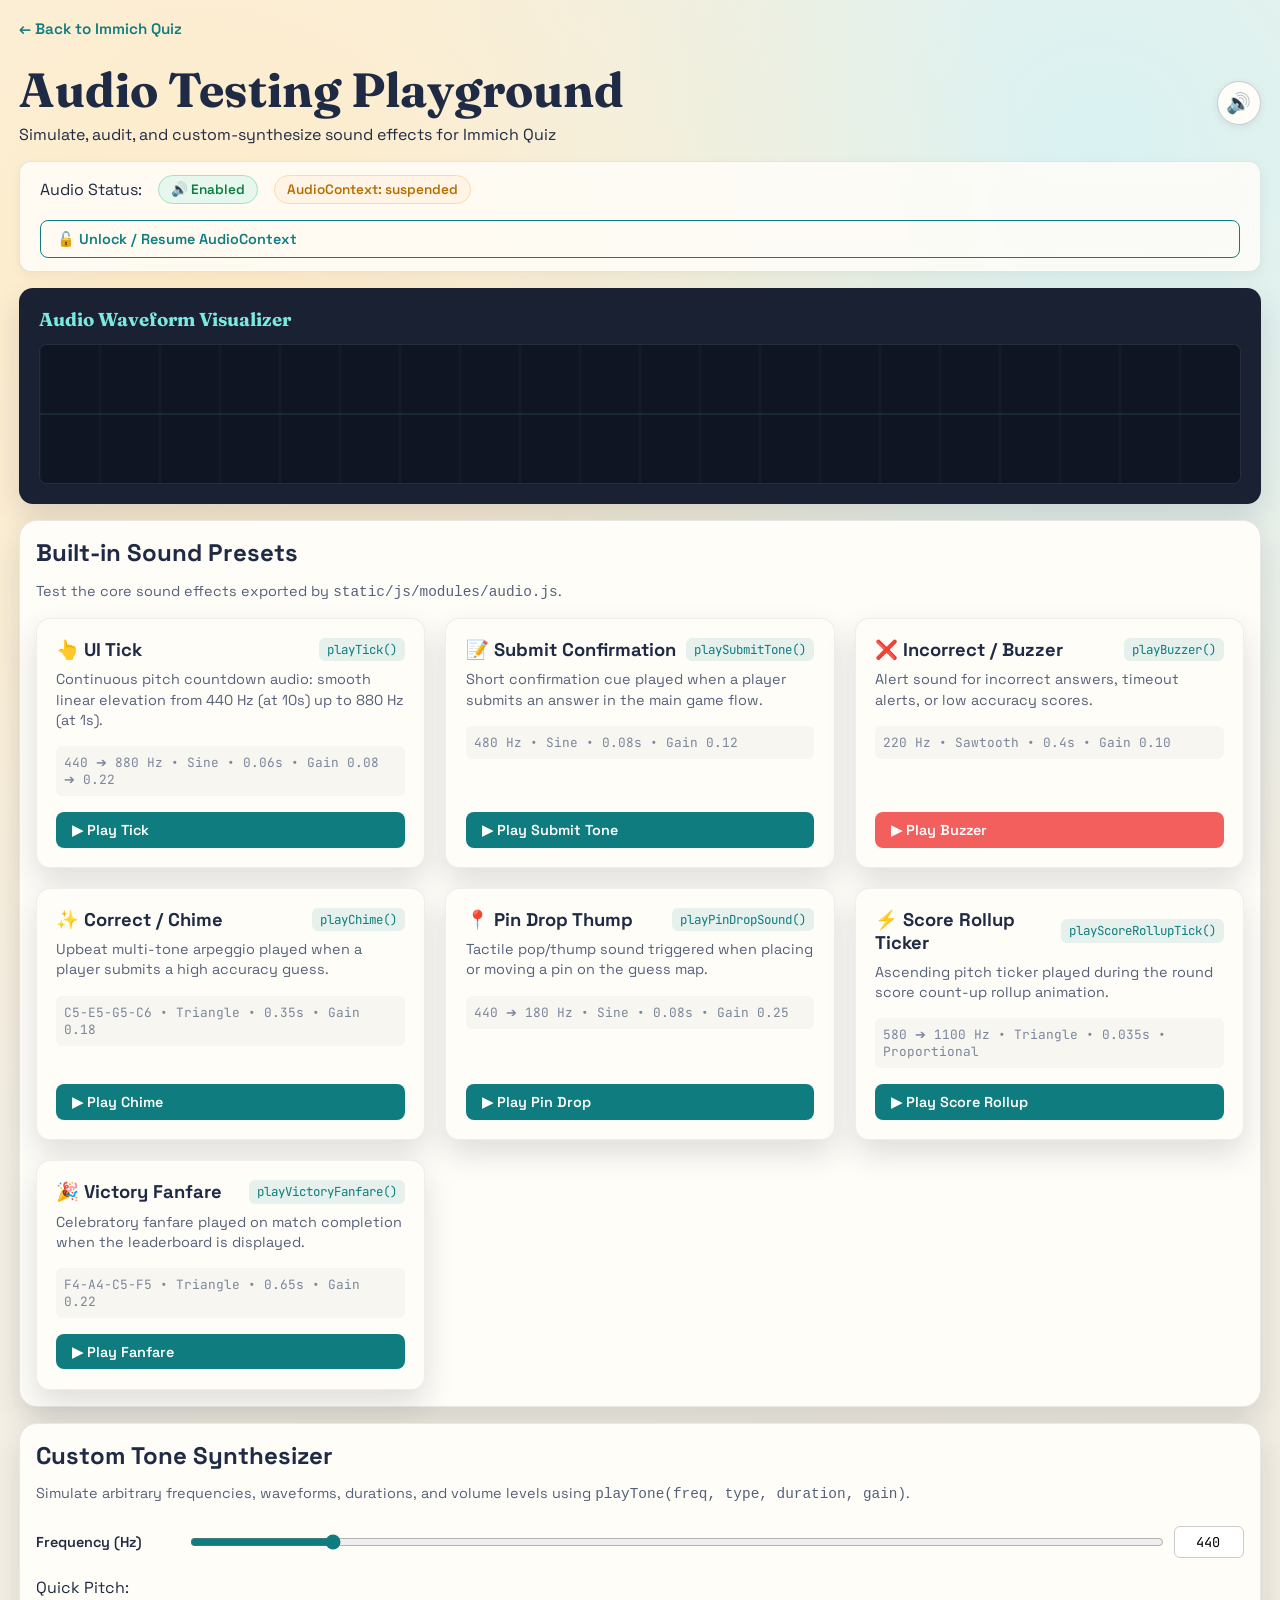
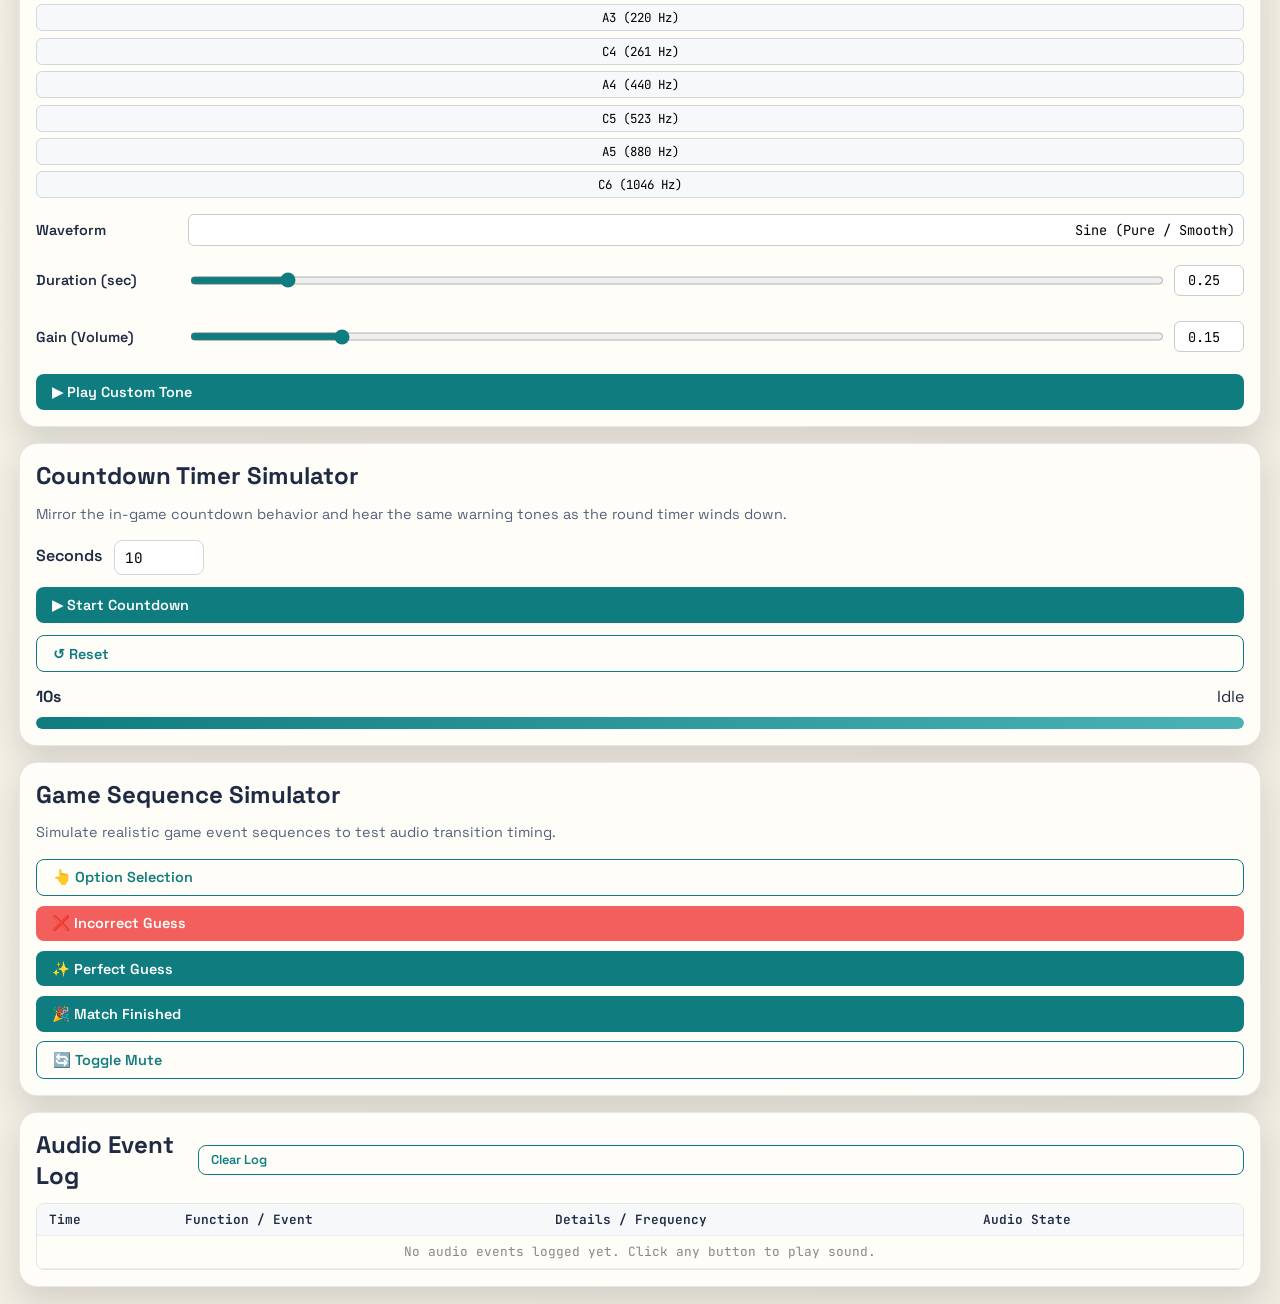
==== commit fa617f03: "countdown to 10s" ====
--- a/static/audio-playground.html
+++ b/static/audio-playground.html
@@ -2,7 +2,7 @@
 <html lang="en">
 <head>
   <meta charset="UTF-8" />
-  <meta name="viewport" content="width=device-width, initial-scale=1.0" />
+  <meta name="viewport" content="width=device-width, initial-scale=1.0, viewport-fit=cover" />
   <title>Audio Testing Playground — Immich Quiz</title>
   <meta name="theme-color" content="#0f172a" />
   <link rel="preconnect" href="https://fonts.googleapis.com" />
@@ -394,8 +394,8 @@
               <h3 class="preset-title">👆 UI Tick</h3>
               <span class="preset-badge">playTick()</span>
             </div>
-            <p class="preset-desc">Short feedback for button navigation, countdown warnings, and quick UI interactions.</p>
-            <div class="preset-meta">520 ➔ 720 Hz • Sine • 0.09s • Gain 0.15 ➔ 0.25</div>
+            <p class="preset-desc">Continuous pitch countdown audio: smooth linear elevation from 440 Hz (at 10s) up to 880 Hz (at 1s).</p>
+            <div class="preset-meta">440 ➔ 880 Hz • Sine • 0.06s • Gain 0.08 ➔ 0.22</div>
           </div>
           <button type="button" id="play-tick-btn" class="btn-sim">▶ Play Tick</button>
         </div>
--- a/static/css/style.css
+++ b/static/css/style.css
@@ -13,6 +13,7 @@
 @import "./components/filters.css";
 @import "./components/range_slider.css";
 @import "./components/player_input.css";
+@import "./components/timer.css";
 
 /* Game Mode specific styles */
 @import "./modes/pinpoint.css";
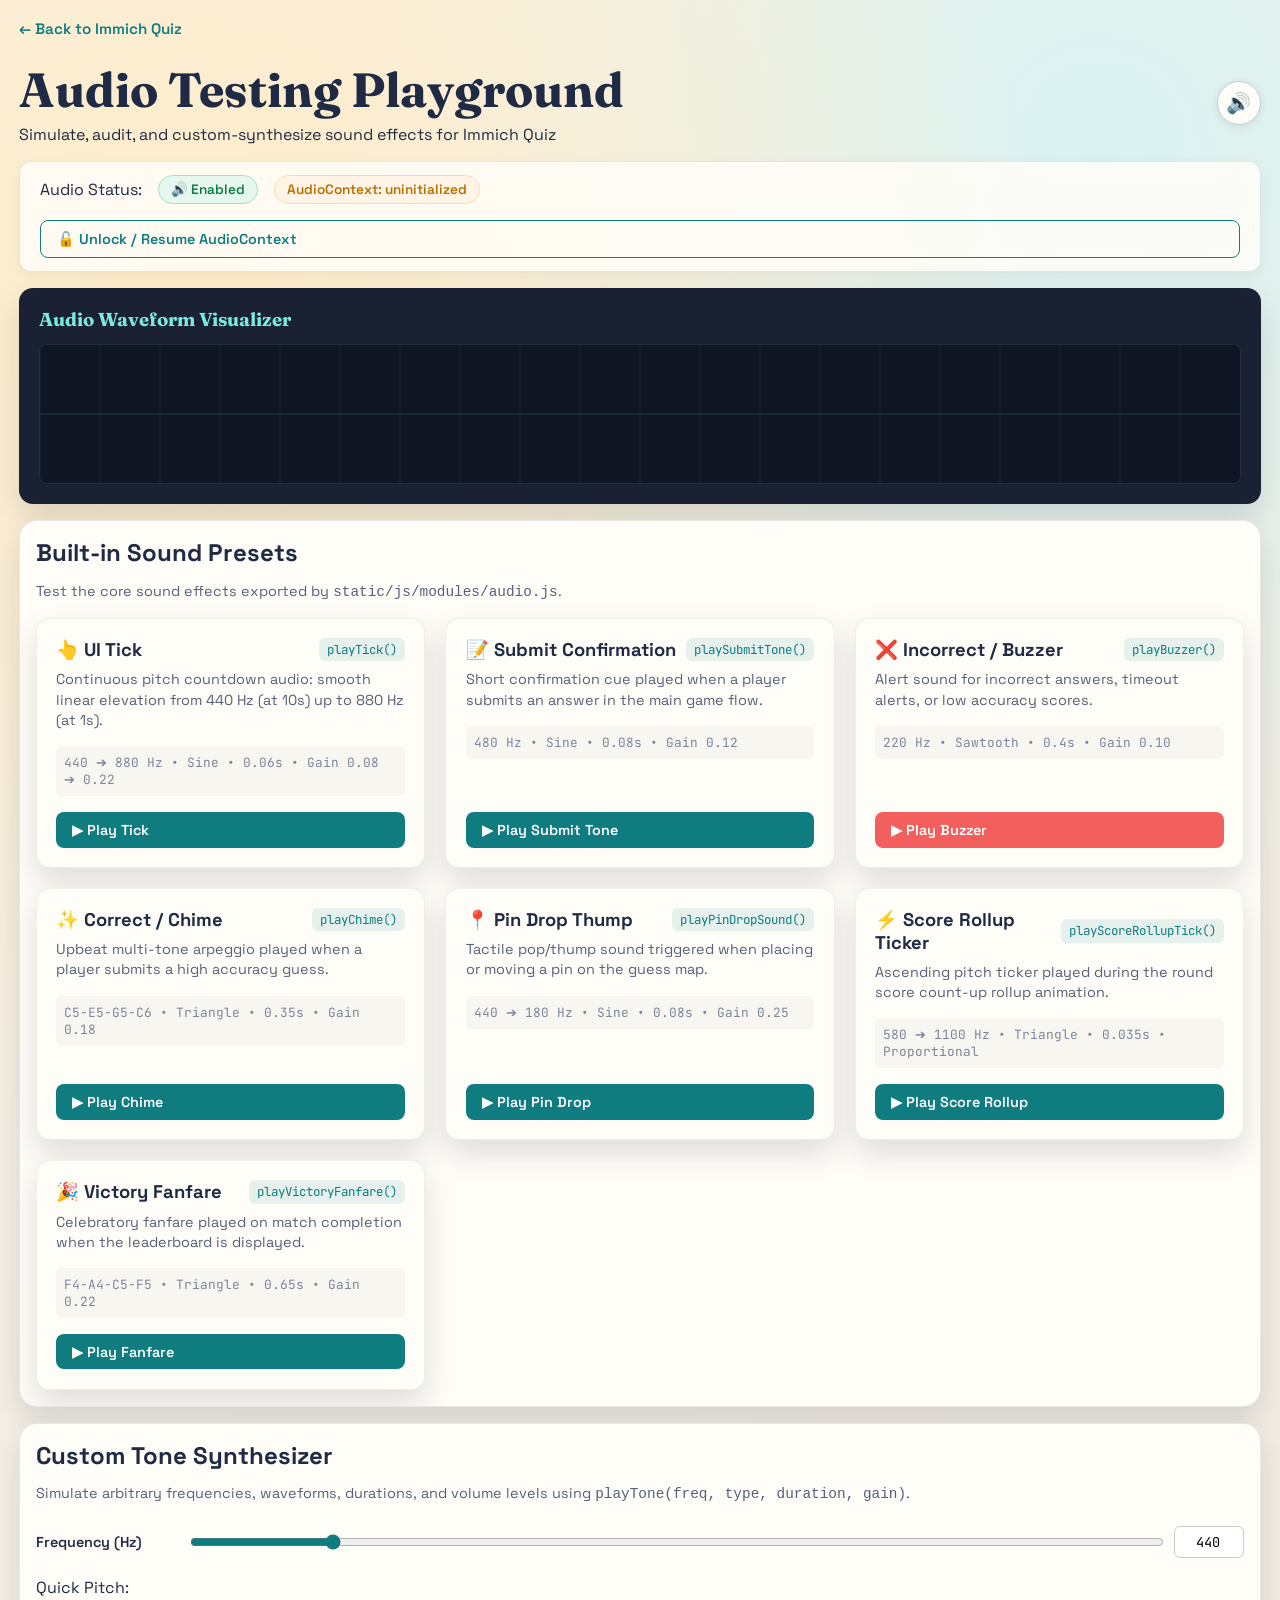
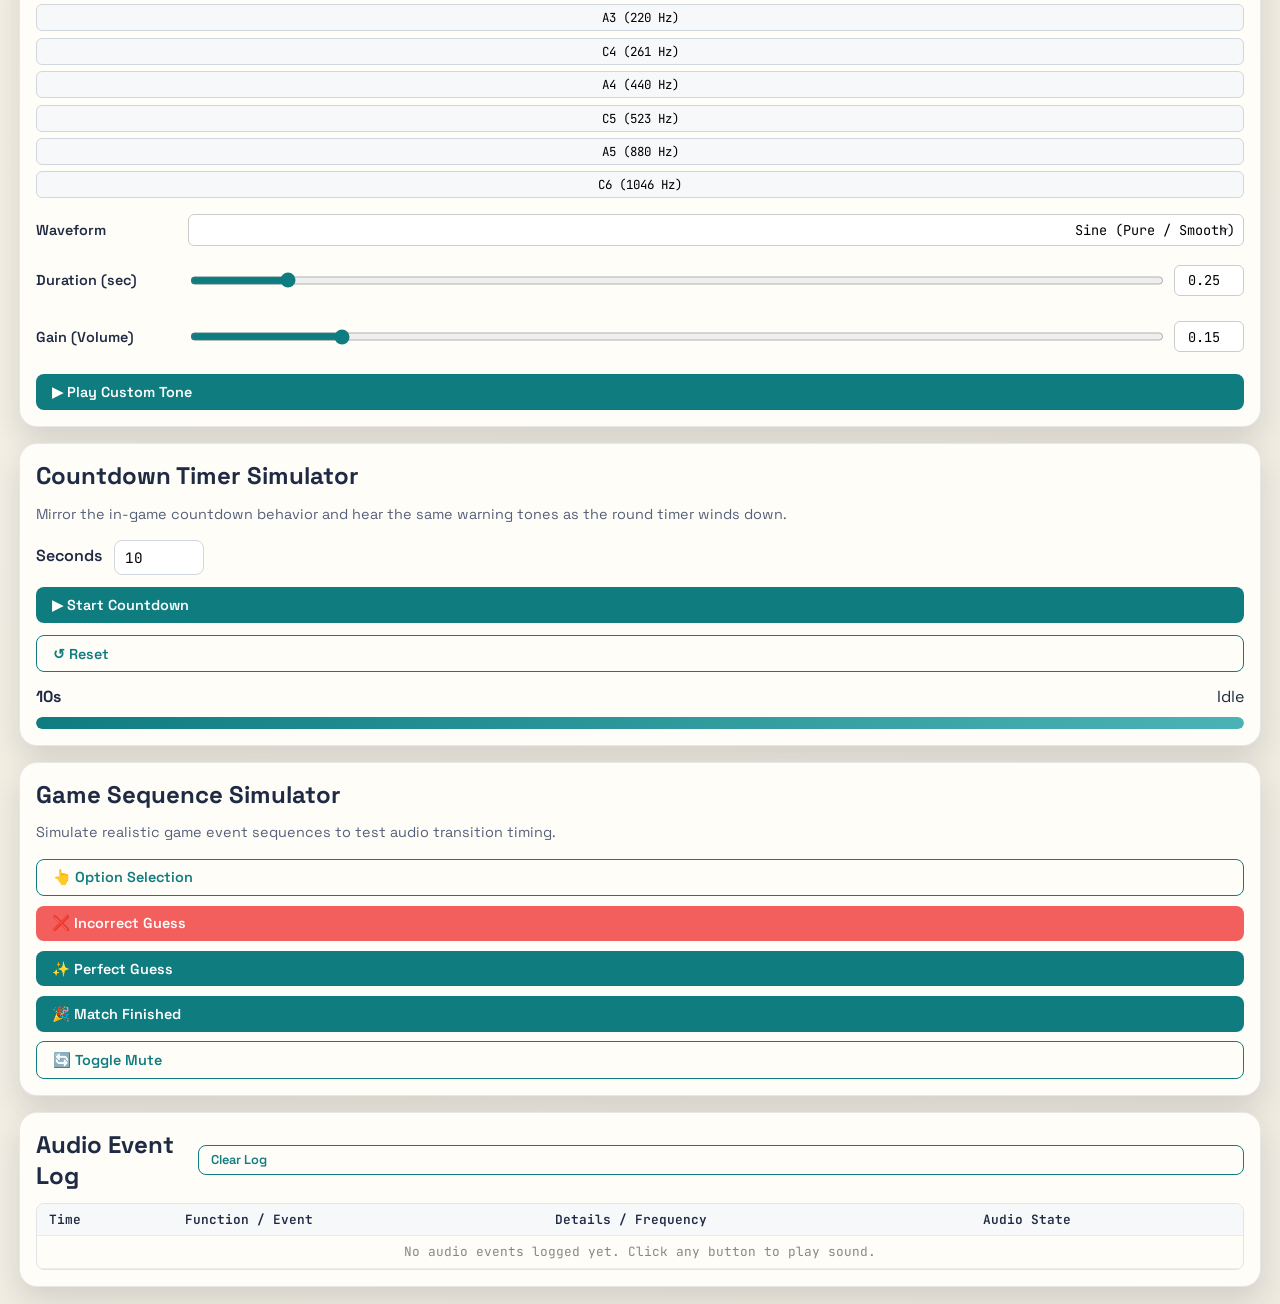
==== commit daf2694f: "dark theme" ====
--- a/static/audio-playground.html
+++ b/static/audio-playground.html
@@ -19,6 +19,16 @@
   <!-- Web App Manifest -->
   <link rel="manifest" href="/manifest.webmanifest" />
   <link rel="stylesheet" href="/static/css/style.css" />
+  <script>
+    (function () {
+      try {
+        var s = localStorage.getItem("immich_quiz_theme") || "auto";
+        var isDark = s === "dark" || (s === "auto" && window.matchMedia && window.matchMedia("(prefers-color-scheme: dark)").matches);
+        document.documentElement.setAttribute("data-theme", isDark ? "dark" : "light");
+        document.documentElement.setAttribute("data-theme-setting", s);
+      } catch (_) {}
+    })();
+  </script>
   <style>
     .playground-grid {
       display: grid;
--- a/static/css/style.css
+++ b/static/css/style.css
@@ -11,10 +11,21 @@
 @import "./components/modals.css";
 @import "./components/multi_select.css";
 @import "./components/filters.css";
+@import "./components/hub_header.css";
+@import "./components/toolbar.css";
 @import "./components/range_slider.css";
 @import "./components/player_input.css";
 @import "./components/timer.css";
+@import "./components/challenge.css";
+@import "./components/reported.css";
+@import "./components/stats.css";
+@import "./components/round_stage.css";
+@import "./components/reveal_table.css";
+@import "./components/replay.css";
+@import "./components/review_deck.css";
+@import "./components/summary.css";
+@import "./components/auth.css";
 
 /* Game Mode specific styles */
 @import "./modes/pinpoint.css";
-@import "./modes/album_shuffle.css";+@import "./modes/unshuffle.css";
